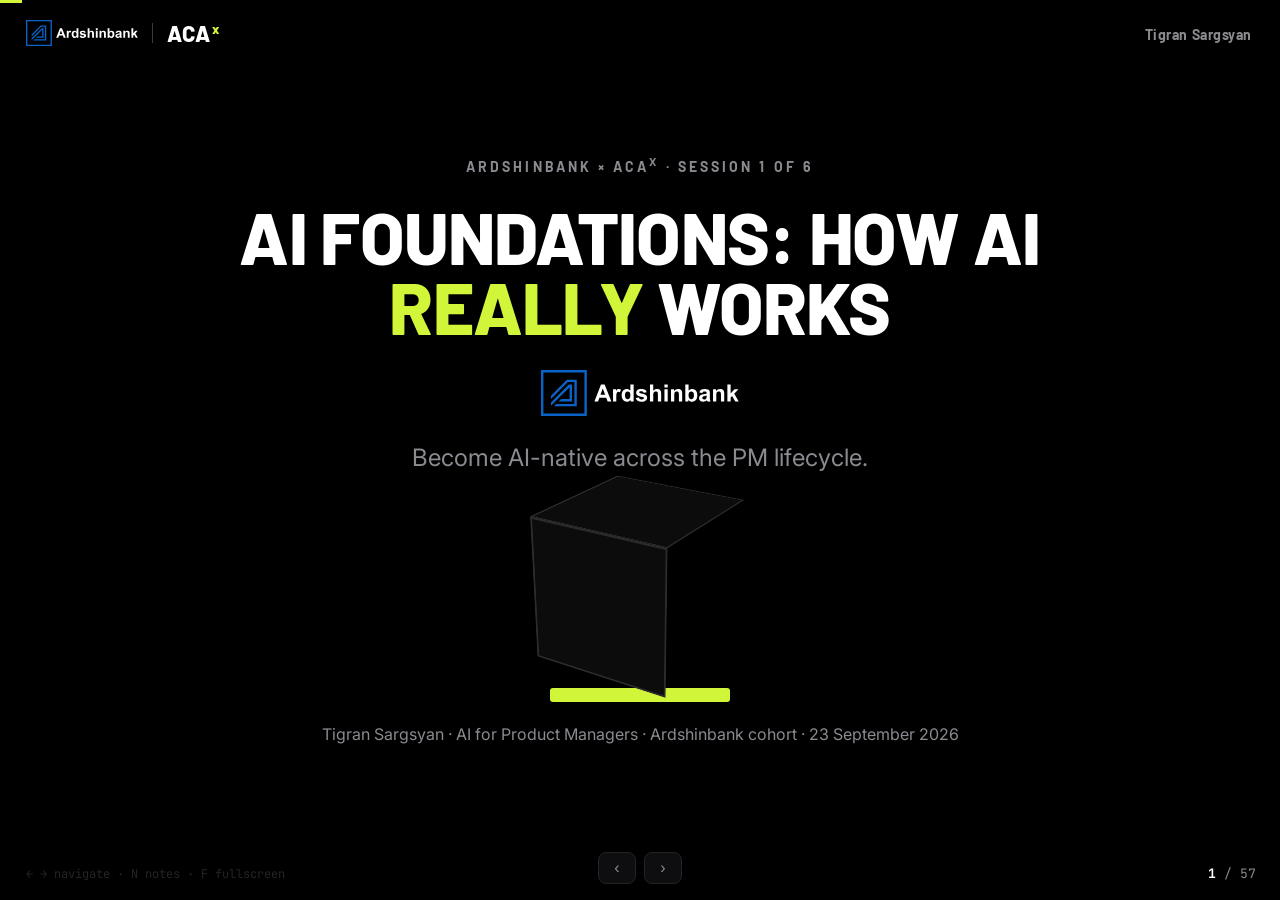
==== index.html @ e0628d51 "Ardshinbank x ACA X, session 1: 57-slide deck Foundations plus the full workspace setup, merged from" ====
<!doctype html><html lang="en"><head>
<meta charset="utf-8"/><meta name="viewport" content="width=device-width, initial-scale=1"/>
<title>Ardshinbank &times; ACA X &middot; Session 1</title>
<link rel="preconnect" href="https://fonts.googleapis.com"><link rel="preconnect" href="https://fonts.gstatic.com" crossorigin>
<link href="https://fonts.googleapis.com/css2?family=Barlow:wght@500;600;700;800;900&family=Inter:wght@400;500;600&family=JetBrains+Mono:wght@400;600&display=swap" rel="stylesheet">
<link rel="stylesheet" href="assets/deck.css"><style>.lockup{position:fixed;top:20px;left:26px;z-index:5;display:flex;align-items:center;gap:14px}.lk-bank{height:26px;width:auto;display:block}.lk-div{width:1px;height:20px;background:#3a3a40}.lk-aca{font-family:var(--h);font-weight:800;font-size:22px;letter-spacing:.02em;text-decoration:none;color:#fff;line-height:1}.lk-aca sup{color:var(--green);font-size:.6em;margin-left:1px}.title-logo{height:46px;width:auto;display:block;margin:0 auto 26px}.fig-amp{margin-top:26px}.fig-amp svg{display:block;width:100%;height:auto;max-height:52vh}.fig{margin-top:22px;border:1px solid #3a3a40;background:#000;padding:18px 16px}.fig svg{display:block;width:100%;height:auto;max-height:52vh}.t-lab{font-family:Barlow,sans-serif;font-weight:800;text-transform:uppercase;letter-spacing:.07em}.t-m{font-family:"JetBrains Mono",monospace}.t-b{font-family:Inter,sans-serif}@keyframes fillw{from{transform:scaleX(.03)}to{transform:scaleX(1)}}.mv-grow{transform-origin:left center;animation:fillw 4.6s cubic-bezier(.77,0,.175,1) infinite alternate}@media(prefers-reduced-motion:reduce){.mv-grow{animation:none;transform:scaleX(1)}}@media print{.lockup{position:absolute}}@media (max-width:640px){.lk-bank{height:20px}.lk-aca{font-size:17px}}</style></head><body>
<div class="lockup"><img src="assets/ardshinbank-logo-dark.svg" alt="Ardshinbank" class="lk-bank"><span class="lk-div"></span><a class="lk-aca" href="#1">ACA<sup>x</sup></a></div>
<div class="progress" id="prog"></div><div class="deck" id="deck"></div>
<div class="nav"><button id="prev">‹</button><button id="next">›</button></div>
<div class="counter"><b id="cur">1</b> / <span id="tot">35</span></div>
<div class="hint">← → navigate · N notes · F fullscreen</div>
<div class="notes" id="notes"><div class="nk">Speaker note</div><div class="nt" id="noteText"></div><div class="vis" id="visText"></div></div>
<script>
const AST = `<svg class="aster" viewBox="0 0 100 100" fill="currentColor"><path d="M45 5h10v28l20-20 7 7-20 20h28v10H62l20 20-7 7-20-20v28H45V62L25 82l-7-7 20-20H10V45h28L18 25l7-7 20 20z"/></svg>`;
const UPARROW = `<svg viewBox="0 0 100 100" width="60" height="60" fill="none" stroke="currentColor" stroke-width="12" stroke-linecap="round" stroke-linejoin="round" style="color:var(--green)"><path d="M50 88V16M22 44 50 16 78 44"/></svg>`;

window.SLIDES = [
{sec:"ARDSHINBANK &times; ACA<sup>x</sup> &middot; SESSION 1 OF 6", title:`AI FOUNDATIONS: HOW AI <span class="g">REALLY</span> WORKS`, center:true,
 body:`<img src="assets/ardshinbank-logo-dark.svg" alt="Ardshinbank" class="title-logo"><div class="sub">Become AI-native across the PM lifecycle.</div>
   <div class="cubebox"><div class="cube"><div class="f top"></div><div class="f left"></div><div class="f front"></div></div></div>
   <div class="tbar" style="margin-left:auto;margin-right:auto"></div>
   <div class="sub" style="font-size:16px">Tigran Sargsyan · AI for Product Managers · Ardshinbank cohort · 23 September 2026</div>`,
 note:"Welcome to the course. Over 6 sessions you go from AI-curious to AI-native, and you'll ship a real product live. Today is the one day we go slow and build the mental model everything else stands on.",
 vis:"Signature neon green cube (dormant) on a dark reflective floor. Recurs in session 6."},

{sec:"OPEN + FRAME", title:`THE PROMISE OF THE <span class="g">COURSE</span>`, center:true,
 body:`<div class="sub" style="font-size:clamp(20px,2.4vw,30px);color:#fff">In 6 sessions you will build a personal AI system, answer real work with AI, and <span class="g">ship a live product.</span></div>
   <div class="rule" style="margin-left:auto;margin-right:auto"></div>
   <div class="sub">Today: the foundation.</div>`,
 note:"Here's where we're going, so today's theory has a purpose. By the end you'll have your own AI setup, you'll run the whole PM lifecycle with AI, and you'll ship something live. Today we make sure you can trust AI in the right places, and never in the wrong ones.",
 vis:"Neon green rule."},

{sec:"OPEN + FRAME", title:`WHAT THIS <span class="g">COURSE</span> IS`,
 body:`<div class="arc" style="justify-content:center"><span class="st">Foundations + workspace</span><span class="ar">→</span><span class="st">Research to spec</span><span class="ar">→</span><span class="st">Data decisions</span><span class="ar">→</span><span class="st">AI features + judge</span><span class="ar">→</span><span class="st">Prototype build</span><span class="ar">→</span><span class="st final">Test, demo, decide</span></div>
   <div class="cap" style="text-align:center;max-width:820px;margin-left:auto;margin-right:auto">6 hands-on sessions. Every session you make something real. By the end you'll have a <b style="color:var(--green)">personal AI system</b>, the <b style="color:var(--green)">judgment</b> to trust AI in the right places, and a <b style="color:var(--green)">live product</b> you shipped.</div>`,
 note:"The whole course on one line. From foundations today, to setting up your AI workspace, then across the PM lifecycle: discovery and specs, data, communication, building AI features, and we end by shipping a real product live. Every session you build something. By the end you have your own AI system, real judgment, and a product with a public URL.",
 vis:"6-step course arc, final node highlighted, plus outcomes."},

{sec:"WHO AM I", title:`WHO <span class="g">AM I</span>`,
 body:`<div style="display:flex;gap:40px;align-items:center;flex-wrap:wrap;margin-top:8px">
   <img src="assets/tigran.jpg" alt="Tigran Sargsyan" style="width:220px;height:220px;object-fit:cover;border-radius:16px;border:2px solid var(--green)">
   <ul class="checklist" style="flex:1;min-width:320px">
   <li>5+ years running product & marketing <b style="color:var(--green)">AI ops at Picsart (~150M users)</b></li>
   <li>Built <b style="color:var(--green)">120+ AI agents</b> and <b style="color:var(--green)">20+ websites & products</b>, shipped in production</li>
   <li>Coached <b style="color:var(--green)">60+ PMs</b> across courses and workshops</li>
   <li>A PM, <b>not an engineer</b>. All of it by directing AI.</li></ul></div>`,
 note:"Quick credibility so you know why to listen. Five-plus years running AI ops at Picsart, a product with around 150 million users. I've built over 120 agents and 20-plus products in production, and coached 60-plus PMs. And I am a product person, not an engineer. Everything you'll see, I do by directing AI. That's the whole promise: so can you.",
 vis:"Headshot + credibility numbers."},

{sec:"HOW WE WORK", title:`HOW WE <span class="g">RUN TONIGHT</span>`,
 body:`<ul class="checklist" style="max-width:820px;margin:0 auto;text-align:left">
     <li><b style="color:var(--green)">Be engaged.</b> This is a working session, not a lecture.</li>
     <li><b style="color:var(--green)">Ask questions</b> any time. Raise a hand, I stop.</li>
     <li><b style="color:var(--green)">Share what you know</b> with each other. Your neighbour is often the fastest answer.</li>
     <li><b style="color:var(--green)">We build something</b> in every session. Hands on keyboard, tonight included.</li></ul>`,
 note:"How tonight works, because the first cohort asked for it. We go one idea at a time: I show it, you try it, we confirm you have it, then we move on. Four rules. Be engaged, this is a working session and not a lecture. Ask questions any time, just raise a hand and I stop. Share what you know with the person next to you, they are often the fastest answer in the room. And every session we build something, tonight included, so keep the laptop open. Fair?",
 vis:"Ground rules: engaged, ask, share, build."},

{sec:"THE SHIFT", center:true, title:`WHY <span class="g">NOW</span>`,
 body:`<div class="num">3</div><div class="cap" style="max-width:760px;margin-left:auto;margin-right:auto">Years for AI to reach ~50% of people. The internet took ~7. The PC took ~15. And ChatGPT alone has <b style="color:var(--green)">~900M weekly users.</b></div><div class="src"><b>Source:</b> CCIA / Stanford AI Index 2026 · OpenAI 2026</div>`,
 note:"Why now, in one number. Generative AI reached half the population in three years, versus seven for the internet and fifteen for the PC. ChatGPT alone has nearly a billion weekly users. Fastest-adopted technology in history. Not a wave you wait out.",
 vis:"Giant 3 + adoption comparison."},

{sec:"THE SHIFT", title:`AND IT ALREADY <span class="g">WORKS</span>`,
 body:`<div class="twobars"><div><div class="bar" style="height:60%">+25%</div><div class="barlabel">faster</div></div><div><div class="bar" style="height:92%">+40%</div><div class="barlabel">higher quality</div></div></div>
   <div class="cap">In a controlled study of 758 professionals, those using AI worked ~25% faster and produced ~40% higher-quality work. It lifts juniors and seniors both.</div><div class="src"><b>Source:</b> Dell'Acqua et al., Harvard / BCG field experiment, 2023</div>`,
 note:"And it is not hype. In a controlled study of 758 professionals, those using AI finished about 25 percent faster and their work was rated 40 percent higher quality. It helps everyone, junior and senior. The catch, which is today's whole point, is knowing where it's strong and where it's not.",
 vis:"Two bars: 25% faster, 40% better."},

{sec:"OPEN + FRAME", center:true, title:`THE <span class="g">THROUGH-LINE</span>`,
 body:`<div class="sub" style="font-size:clamp(22px,2.8vw,36px);color:#fff">AI amplifies <span class="g">who you are.</span></div>
   <div class="sub">A sharp thinker gets sharper. A lazy one just gets louder. It multiplies your thinking, it doesn't replace it.</div>`,
 note:"One belief for the whole course. AI is an amplifier. A sharp thinker gets sharper, a sloppy one just gets louder, faster. So this course makes you a sharper thinker who knows how to plug in. That's it.",
 vis:"Bold type, the course's core belief."},

{sec:"QUICK ASSESSMENT", center:true, title:`FIRST, <span class="g">WHERE ARE YOU?</span>`,
 body:`<div class="rule" style="margin-left:auto;margin-right:auto"></div><div class="sub">Six fast questions. Hands up, or call it out. It shapes how I teach tonight.</div>`,
 note:"No pre-course form, so we run it live in two minutes. Six quick questions, hands up or call it out. This genuinely changes how deep I go tonight and how I pair you up at the tables.",
 vis:"Assessment intro."},

{sec:"QUICK ASSESSMENT · 1", title:`HOW DO YOU USE <span class="g">AI TODAY?</span>`,
 body:`<div class="sub">Hold up 1, 2, or 3 fingers:</div>
   <ul class="poll"><li><span class="n">1</span> Beginner: I chat with ChatGPT/Claude sometimes</li>
   <li><span class="n">2</span> Regular: I use it daily for real work</li>
   <li><span class="n">3</span> Proficient: I build with AI (automations, agents, apps)</li></ul>`,
 note:"First, your AI level. One if you mostly chat with it, two if you use it daily for real work, three if you build with it. This tells me how deep to go.",
 vis:"Poll 1 of 6: AI level."},

{sec:"QUICK ASSESSMENT · 2", title:`WHAT HAVE YOU <span class="g">DONE</span> WITH AI?`,
 body:`<div class="sub">Hands up for any that apply:</div>
   <ul class="poll"><li><span class="n">A</span> Written or analyzed docs / data</li>
   <li><span class="n">B</span> Drafted a PRD, spec, or user stories</li>
   <li><span class="n">C</span> Built an automation, an app, or a custom GPT / agent</li>
   <li><span class="n">D</span> None of these yet</li></ul>`,
 note:"Second, what you've actually done. A for written or analyzed things, B for PM docs like PRDs, C if you've built an automation or agent, D if none yet. No judgment, pure calibration.",
 vis:"Poll 2 of 6: what you've built."},

{sec:"QUICK ASSESSMENT · 3", title:`WHICH TOOLS DO YOU <span class="g">HAVE?</span>`,
 body:`<div class="sub">Hands up for each one you have right now:</div>
   <ul class="poll"><li><span class="n">1</span> ChatGPT / ChatGPT Plus</li>
   <li><span class="n">2</span> Claude / Claude Pro</li>
   <li><span class="n">3</span> Claude Code / Cursor / an AI coding tool</li>
   <li><span class="n">4</span> None yet</li></ul>`,
 note:"Third, what you have access to. This matters because we set up your workspace tonight, after the break, and I need to know who is starting from zero. If you are on 'none yet', we fix that in this room.",
 vis:"Poll 3 of 6: tools you have."},

{sec:"QUICK ASSESSMENT · 4", title:`WHAT'S YOUR <span class="g">ROLE?</span>`,
 body:`<div class="sub">Hold up one number:</div>
   <ul class="poll"><li><span class="n">1</span> PM / PO / BA (junior or senior)</li>
   <li><span class="n">2</span> Project or program manager</li>
   <li><span class="n">3</span> Founder</li>
   <li><span class="n">4</span> From tech, but not a PM (eng, design, marketing)</li></ul>`,
 note:"Fourth, your role, so I pitch examples at the right altitude. One for PM, PO or BA, two for project or program managers, three for founders, four if you're in tech but not a PM. Everyone is welcome.",
 vis:"Poll 4 of 6: role."},

{sec:"QUICK ASSESSMENT · 5", title:`TECHNICAL OR <span class="g">NOT?</span>`,
 body:`<div class="sub">Be honest, it changes nothing about your welcome here:</div>
   <ul class="poll"><li><span class="n">1</span> Technical (I read/write code or data)</li>
   <li><span class="n">2</span> Semi-technical (I read specs/data, not code)</li>
   <li><span class="n">3</span> Non-technical (business, design, marketing)</li></ul>`,
 note:"Fifth, technical or not. Be honest. This whole course is built so non-technical PMs win, so if you're a three, you are exactly who I designed it for.",
 vis:"Poll 5 of 6: background."},

{sec:"QUICK ASSESSMENT · 6", title:`YOUR BIGGEST <span class="g">OUTCOME?</span>`,
 body:`<div class="sub">Pick the ONE you want most. Hold up the number, then say your goal in one line:</div>
   <ul class="poll"><li><span class="n">1</span> Do my PM work faster and better</li>
   <li><span class="n">2</span> Build my own AI system / assistant</li>
   <li><span class="n">3</span> Learn to build and ship products myself</li>
   <li><span class="n">4</span> Build AI features & agents into products</li></ul>`,
 note:"Last one, the important one. What's the single biggest outcome you want? One to work faster, two to build your own AI system, three to build and ship products, four to build AI features into products. Then say your goal in one line. I write these down and shape the course around them.",
 vis:"Poll 6 of 6: outcome + one-line goal, said out loud."},

{sec:"QUICK ASSESSMENT", center:true, title:`NOW, <span class="g">YOUR TEAM</span>`,
 body:`<div class="rule" style="margin-left:auto;margin-right:auto"></div>
   <div class="sub" style="color:#fff">From the hands just now, I pair you by level, at your table.</div>
   <div class="sub">So beginners are not rushed and fast movers are not held back. You work with people at your pace.</div>`,
 note:"One thing the first cohort taught us: a mixed room is hard. Some of you have used Claude for months, some start today. So from your answers just now, I'll put you in small teams by level. Beginners get room to breathe, fast movers get to push. You learn better next to people at your pace.",
 vis:"Team formation by assessed level."},

{sec:"WHAT AI ACTUALLY IS", title:`WHAT IS AI, <span class="g">REALLY?</span>`, center:true,
 body:`<div class="rule"></div><div class="sub">An accurate mental model. No CS degree needed.</div>`,
 note:"No CS degree needed. You need a model of what's happening so your instincts are right. But first, thirty seconds of history, because it reframes everything.",
 vis:"Neon green rule."},

{sec:"A SHORT HISTORY", center:true, title:`CAN MACHINES <span class="g">THINK?</span>`,
 body:`<div class="sub" style="font-size:clamp(19px,2.4vw,30px);color:#fff">1950: Alan Turing asks the founding question.</div>
   <div style="display:flex;gap:16px;justify-content:center;align-items:center;margin:22px 0;flex-wrap:wrap">
     <div style="border:2px solid #2a2f38;border-radius:14px;padding:14px 20px;min-width:150px;background:#0f1114">
       <div style="font:700 11px Barlow;letter-spacing:.16em;color:#8a929e">PLAYER A</div>
       <div style="margin-top:6px;color:#cfd4dc">"Ask me anything."</div></div>
     <div style="font:900 42px Barlow;color:var(--green)">?</div>
     <div style="border:2px solid var(--green);border-radius:14px;padding:14px 20px;min-width:150px;background:#0f1114">
       <div style="font:700 11px Barlow;letter-spacing:.16em;color:var(--green)">PLAYER B</div>
       <div style="margin-top:6px;color:#cfd4dc">"Ask me anything."</div></div></div>
   <div class="cap" style="max-width:780px;margin:0 auto">His test wasn't "is it truly thinking?" It was <b style="color:#fff">"can it convince you it is?"</b> If you can't tell which player is the machine, does the difference still matter?</div>
   <div class="src"><b>1956:</b> the field gets its name at the Dartmouth workshop. John McCarthy coins the term <b style="color:var(--green)">"Artificial Intelligence."</b></div>`,
 note:"AI is not new. In 1950, Alan Turing asked the founding question: can machines think? He turned it into a game. You chat with two hidden players, one human and one machine, and if you genuinely cannot tell which is which, then arguing about whether it really thinks stops mattering. Six years later, in 1956, a summer workshop at Dartmouth gave the field its name. John McCarthy coined the term artificial intelligence. So this idea is seventy-plus years old. What changed recently is not the idea. It is that it finally works.",
 vis:"Imitation Game: two chat panels, human vs machine, a big question mark."},

{sec:"A SHORT HISTORY", title:`NOBODY CAN <span class="g">DEFINE IT</span>`,
 body:`<div class="sub" style="color:#fff">There is still <span class="g">no strict definition</span> of AI.</div>
   <div class="cap" style="max-width:840px;margin:6px auto 18px">Because there is no strict definition of <b style="color:#fff">human intelligence</b> either. We cannot fully pin down thinking, understanding, or consciousness, so "artificial" intelligence inherits the same blur.</div>
   <div style="max-width:760px;margin:0 auto;text-align:left;border-left:3px solid var(--green);padding:12px 18px;background:#0f1114;border-radius:0 12px 12px 0">
     <div style="font:700 11px Barlow;letter-spacing:.16em;color:var(--green);margin-bottom:6px">THE WORKING DEFINITION</div>
     <div style="color:#eef1f5;font-size:18px">A machine doing something we would call <b style="color:var(--green)">intelligent</b> if a human did it.</div></div>
   <div class="src"><b>The AI effect:</b> the moment it works, we stop calling it AI. Chess, spam filters, autocomplete, face unlock, all "just software" now.</div>`,
 note:"Here is something that surprises people. There is still no agreed, strict definition of AI. And the reason is humbling: we do not have a strict definition of human intelligence either. We cannot fully say what thinking or understanding or consciousness actually are, so artificial intelligence borrows the same fuzziness. The working definition everyone uses is simply: a machine doing something we would call intelligent if a person did it. And watch the pattern, the AI effect: the moment something works reliably, we stop calling it AI and call it just software. Chess engines, spam filters, autocomplete, face unlock, all of that was AI until it worked. Keep that in mind every time you hear the word.",
 vis:"The blurry definition + the AI effect list."},

{sec:"A SHORT HISTORY", title:`<span class="g">WINTERS</span> AND SUMMERS`,
 body:`<svg viewBox="0 0 1000 340" style="width:100%;max-width:940px;height:auto;display:block;margin:6px auto 0">
     <rect x="300" y="30" width="85" height="255" fill="#ff5a5a" opacity="0.07"/>
     <rect x="455" y="30" width="80" height="255" fill="#ff5a5a" opacity="0.07"/>
     <line x1="40" y1="285" x2="960" y2="285" stroke="#2a2f38" stroke-width="2"/>
     <polyline points="60,205 130,110 342,240 412,128 495,245 787,155 846,92 905,50" fill="none" stroke="var(--green)" stroke-width="4" stroke-linejoin="round" stroke-linecap="round"/>
     <g fill="var(--green)" stroke="#000" stroke-width="2">
       <circle cx="60" cy="205" r="6"/><circle cx="130" cy="110" r="7"/><circle cx="412" cy="128" r="7"/><circle cx="787" cy="155" r="6"/><circle cx="846" cy="92" r="6"/><circle cx="905" cy="50" r="8"/></g>
     <g fill="#ff7a7a" stroke="#000" stroke-width="2"><circle cx="342" cy="240" r="6"/><circle cx="495" cy="245" r="6"/></g>
     <g font-family="Barlow" font-weight="700" font-size="14" fill="var(--green)" text-anchor="middle">
       <text x="60" y="195" text-anchor="start">1950 Turing</text>
       <text x="130" y="96">1956 named</text>
       <text x="412" y="114">1980s expert systems</text>
       <text x="787" y="140">2012 deep learning</text>
       <text x="846" y="78">2017 transformers</text></g>
     <text x="905" y="38" font-family="Barlow" font-weight="900" font-size="16" fill="#fff" text-anchor="end">2022 ChatGPT</text>
     <g font-family="Barlow" font-weight="800" font-size="13" fill="#ff7a7a" text-anchor="middle" letter-spacing="1">
       <text x="342" y="268">AI WINTER</text><text x="495" y="272">AI WINTER</text></g>
   </svg>
   <div class="cap" style="max-width:840px;margin:14px auto 0">Two full boom-and-bust cycles before it worked. Hype, then disappointment, then funding dries up. We are now in the biggest summer ever, so keep perspective: the tech is real, and some of the hype still is not.</div>`,
 note:"AI did not go straight up. It went through hype cycles we literally call summers and winters. Big optimism after Dartmouth, then the 1970s winter when it did not deliver and funding collapsed. Then the expert-systems boom of the 1980s, then a second winter. It only truly took off around 2012 with deep learning, then transformers in 2017, then ChatGPT in 2022. So two things are true at once: the technology is genuinely real now, and some of the hype you hear will still not pan out. Hold both.",
 vis:"Timeline chart: neon hype curve with two red AI-winter dips, ending at the 2022 ChatGPT peak."},

{sec:"A SHORT HISTORY", title:`CHESS, <span class="g">THEN GO</span>`,
 body:`<div style="display:flex;gap:46px;justify-content:center;align-items:flex-start;margin:6px 0 16px;flex-wrap:wrap">
     <div style="text-align:center">
       <div style="width:150px;height:150px;border:2px solid #2a2f38;border-radius:8px;background-color:#0f1114;background-image:linear-gradient(45deg,#2a2f38 25%,transparent 25%,transparent 75%,#2a2f38 75%),linear-gradient(45deg,#2a2f38 25%,transparent 25%,transparent 75%,#2a2f38 75%);background-size:38px 38px;background-position:0 0,19px 19px"></div>
       <div style="font:800 15px Barlow;color:#fff;margin-top:10px;letter-spacing:.06em">CHESS</div>
       <div class="cap" style="margin-top:2px">1997 · Deep Blue beats Kasparov</div></div>
     <div style="text-align:center">
       <div style="position:relative;width:150px;height:150px;border:2px solid #2a2f38;border-radius:8px;background-color:#0f1114;background-image:linear-gradient(#2a2f38 1px,transparent 1px),linear-gradient(90deg,#2a2f38 1px,transparent 1px);background-size:25px 25px">
         <span style="position:absolute;left:43px;top:43px;width:14px;height:14px;border-radius:50%;background:#fff"></span>
         <span style="position:absolute;left:68px;top:68px;width:14px;height:14px;border-radius:50%;background:var(--green)"></span>
         <span style="position:absolute;left:93px;top:43px;width:14px;height:14px;border-radius:50%;background:#fff"></span></div>
       <div style="font:800 15px Barlow;color:#fff;margin-top:10px;letter-spacing:.06em">GO</div>
       <div class="cap" style="margin-top:2px">2016 · AlphaGo beats Lee Sedol 4-1</div></div></div>
   <div class="cap" style="max-width:840px;margin:0 auto">Go has more legal positions than there are atoms in the universe. Experts said a machine winning was decades away. Then it did. The lesson: AI can be <b style="color:#fff">superhuman at one task and clueless at the next.</b> That gap has a name, the jagged frontier, and it is coming up.</div>`,
 note:"Two milestones make the point. In 1997, IBM's Deep Blue beat world chess champion Garry Kasparov. People said, fine, chess is just brute-force calculation. Then in 2016, DeepMind's AlphaGo beat Lee Sedol at Go, a game with more positions than atoms in the universe, something experts had said was decades off. Here is the lesson that matters for you: a system can be utterly superhuman at one narrow task and completely clueless at the next. That uneven ability is called the jagged frontier, and we will name it in a few slides. It is the single most useful idea for knowing when to trust AI.",
 vis:"Two boards side by side: a chess checkerboard and a Go grid with stones, with the years and champions beaten."},

{sec:"WHAT AI ACTUALLY IS", title:`<span class="g">TWO</span> KINDS OF AI`,
 body:`<div class="cards"><div class="card"><div class="tag">Predictive AI</div><p>Scores, forecasts, classifies. Recommendations, fraud, churn.</p></div>
   <div class="card good"><div class="tag">Generative AI</div><p>Creates text, images, code.</p></div></div>
   <div class="cap">This course = mostly <b>generative + agents.</b></div>`,
 note:"First distinction. Predictive AI has powered products for years: recommendations, fraud detection, churn scores. It predicts a number or a label. Generative AI, the new wave, creates: text, images, code. Most of what you spec as a PM will be generative or agentic. Know the difference so you don't mislabel a feature.",
 vis:"Two-column diagram: Predictive AI vs Generative AI."},

{sec:"WHAT AI ACTUALLY IS", title:`AN LLM PREDICTS THE <span class="g">NEXT WORD</span>`,
 body:`<div class="mono" style="font-size:22px">"The cat sat on the ___"</div>
   <div style="margin-top:16px;display:flex;gap:14px;align-items:flex-end;flex-wrap:wrap">
   <span style="font-family:var(--h);font-weight:900;font-size:44px;color:var(--green)">mat</span>
   <span style="font-family:var(--h);font-weight:800;font-size:30px;color:#cfcfd4">floor</span>
   <span style="font-family:var(--h);font-weight:700;font-size:22px;color:var(--muted)">keyboard</span>
   <span style="font-size:16px;color:var(--line)">banana</span></div>`,
 note:"A large language model does one thing, extremely well: predict the next most likely word, again and again. 'The cat sat on the...' and it weighs mat, floor, keyboard, banana. That simple mechanic, at massive scale, produces everything you've seen. Which leads to the single most important consequence.",
 vis:"Speech bubbles sized by probability, 'mat' biggest in neon green."},

{sec:"WHAT AI ACTUALLY IS", title:`<span class="g">PLAUSIBLE,</span> NOT TRUE`, center:true,
 body:`<div class="sub" style="font-size:clamp(22px,2.6vw,34px);color:#fff">It generates what <span class="g">sounds</span> right.</div>
   <div class="sub">Not necessarily what <span class="g">is</span> right.</div>`,
 note:"It optimizes for plausible. Usually plausible and true overlap. Sometimes they don't, and it will still sound completely confident. Every strength and weakness we'll discuss flows from this one fact.",
 vis:"None. Bold type."},

{sec:"WHAT AI ACTUALLY IS", title:`HOW DID IT <span class="g">LEARN?</span>`,
 body:`<div class="rows">
     <div class="row"><span class="a">1 · Pre-training</span><span class="arw">→</span><span class="b">Reads a huge slice of the internet, books, and code. Learns the patterns of language.</span></div>
     <div class="row"><span class="a">2 · Human feedback</span><span class="arw">→</span><span class="b">People rank its answers. It learns to be helpful, and to sound right.</span></div></div>
   <div class="cap" style="max-width:820px;margin:14px auto 0">This is why it's so fluent, why it inherits human bias, and why it tends to agree with you. It was rewarded for answers people liked.</div>`,
 note:"The question I always get: where does it get all this? Two stages. First, pre-training: it reads an enormous slice of the internet, books, and code, and learns the statistical patterns of language. That's where next-word prediction comes from. Second, human feedback: people rank its answers, and it learns to produce the ones humans prefer. That second stage is why it's so fluent and helpful, and also why it inherits human bias and tends to agree with you. It was literally rewarded for answers people liked. You don't need the math. You need this instinct: it is imitating and pleasing, not looking up truth.",
 vis:"Two-step flow: pre-training on internet-scale text, then human feedback (RLHF)."},

{sec:"WHAT AI ACTUALLY IS", title:`IT CAN NOW <span class="g">REASON</span>`,
 body:`<div class="rows">
     <div class="row"><span class="a">Older models</span><span class="arw">→</span><span class="b">Blurt the answer in a single pass.</span></div>
     <div class="row"><span class="a">Reasoning models</span><span class="arw">→</span><span class="b">Think step by step first, then answer. Far better at logic, math, and code.</span></div></div>
   <div class="cap" style="max-width:820px;margin:14px auto 0">You'll see a "thinking..." moment. It costs more time and tokens, and it's a big reason the jagged frontier keeps moving. It reduces silly mistakes. It does not fully cure hallucination.</div>`,
 note:"One update that matters in 2026. The newest models don't just blurt the most likely next word. They can reason: work through a problem step by step, privately, before answering. You'll literally see a thinking moment. It makes them dramatically better at math, logic, and code, and it's a big reason the jagged frontier keeps shifting outward. The tradeoff is that it's slower and uses more tokens. And to be clear: reasoning reduces dumb mistakes, it does not fully cure hallucination. The same rule holds. Verify anything that matters.",
 vis:"Two paths: older models blurt, reasoning models think step by step first."},

{sec:"WHAT AI ACTUALLY IS", title:`CONTEXT WINDOW = ITS <span class="g">WORKING MEMORY</span>`,
 body:`<div class="sub">What it can see right now. Nothing outside it exists.</div><div class="fig"><svg viewBox="0 0 660 200" role="img" aria-label="Context window drawn to scale: fixed overhead is small but repeats every turn; conversation grows to a compaction threshold."><text font-family="var(--m)" x="20" y="20" fill="var(--muted)" font-size="10" letter-spacing="2">DRAWN TO SCALE · 1,000,000 TOKENS END TO END</text><line x1="20" y1="40" x2="640" y2="40" stroke="var(--line)"/><g stroke="var(--line)"><line x1="20" y1="36" x2="20" y2="45"/><line x1="144" y1="36" x2="144" y2="45"/><line x1="268" y1="36" x2="268" y2="45"/><line x1="392" y1="36" x2="392" y2="45"/><line x1="516" y1="36" x2="516" y2="45"/><line x1="640" y1="36" x2="640" y2="45"/></g><g font-family="var(--m)" font-size="9" fill="var(--muted)"><text x="20" y="32">0</text><text x="144" y="32" text-anchor="middle">200K</text><text x="392" y="32" text-anchor="middle">600K</text><text x="640" y="32" text-anchor="end">1M</text></g><rect x="20" y="60" width="620" height="42" fill="none" stroke="var(--line)"/><rect x="21" y="61" width="12" height="40" fill="var(--muted)"/><rect x="33" y="61" width="7" height="40" fill="var(--line)"/><rect x="40" y="61" width="10" height="40" fill="var(--muted)"/><g class="mv-grow"><rect x="50" y="61" width="480" height="40" fill="var(--green)" opacity=".26"/></g><line x1="530" y1="52" x2="530" y2="110" stroke="var(--green)" stroke-width="1.5"/><text font-family="var(--m)" x="536" y="58" fill="var(--green)" font-size="9">COMPACTION</text><g stroke="var(--line)"><line x1="27" y1="102" x2="27" y2="124"/><line x1="36" y1="102" x2="36" y2="140"/><line x1="200" y1="102" x2="200" y2="124"/></g><g font-family="var(--m)" font-size="9"><text x="33" y="122" fill="var(--muted)">system prompt · fixed</text><text x="42" y="138" fill="var(--muted)">CLAUDE.md · fixed</text><text x="206" y="122" fill="var(--green)">conversation and files · grows every turn</text></g><text font-family="var(--b)" x="20" y="176" fill="var(--white)" font-size="12">The fixed block is small, but you pay for it on every single turn.</text><text font-family="var(--b)" x="20" y="194" fill="var(--muted)" font-size="12">What is not in the window did not happen.</text></svg></div>`,
 note:"Second mechanic: the context window. It's the model's short-term memory, everything you've put in this conversation. It has no memory of you outside it unless you give it. The whole skill of context engineering, which we do next session, is feeding it the right things. Garbage or thin context in, generic out.",
 vis:"Animated figure: the context window drawn to scale, fixed block small but paid every turn."},

{sec:"WHAT AI ACTUALLY IS", title:`<span class="g">TOKENS</span> (WHY IT'S NOT FREE)`,
 body:`<div class="sub">Tokens are the units AI reads and writes. Long chats plus big files mean more tokens: slower, costlier, and it can lose the thread.</div>
   <img class="shot" src="assets/img/s1/tokenizer.png"><div class="shotcap">A tokenizer view showing a sentence split into highlighted token pieces</div>`,
 note:"It reads and writes in tokens, roughly word-pieces. Two practical takeaways: long rambling chats cost more and can make it forget the start, and in this course you have limited Claude Code tokens, so we'll keep prompts tight and purposeful. Precision is a feature, not just a virtue.",
 vis:"Tokenizer view: a sentence split into highlighted token pieces."},

{sec:"WHAT AI ACTUALLY IS", title:`THE <span class="g">AMPLIFICATION,</span> CONCRETELY`,
 body:`<div class="sub">One PM. Many agents. Real products.</div><div class="fig"><svg viewBox="0 0 900 300" role="img" aria-label="One person directs a group of AI agents, which together produce several finished products."><defs><marker id="ah" viewBox="0 0 10 10" refX="9" refY="5" markerWidth="7" markerHeight="7" orient="auto-start-reverse"><path d="M0 0 L10 5 L0 10 z" fill="var(--muted)"/></marker></defs><rect x="16" y="112" width="128" height="76" fill="none" stroke="var(--green)" stroke-width="2"/><text x="80" y="146" text-anchor="middle" fill="var(--green)" font-family="var(--h)" font-weight="900" font-size="30" letter-spacing="1">YOU</text><text x="80" y="170" text-anchor="middle" fill="var(--muted)" font-family="var(--m)" font-size="13">one PM</text><line x1="144" y1="150" x2="214" y2="150" stroke="var(--muted)" stroke-width="2" marker-end="url(#ah)"/><text x="179" y="138" text-anchor="middle" fill="var(--green)" font-family="var(--m)" font-size="13" letter-spacing="2">DIRECT</text><rect x="222" y="34" width="356" height="232" fill="none" stroke="var(--line)"/><text x="238" y="24" fill="var(--muted)" font-family="var(--m)" font-size="13" letter-spacing="2">AGENTS YOU DIRECT</text><rect x="240" y="52" width="150" height="52" fill="var(--surface)" stroke="var(--muted)"/><text x="315" y="85" text-anchor="middle" fill="var(--white)" font-family="var(--h)" font-weight="800" font-size="19" letter-spacing="1">RESEARCH</text><rect x="412" y="52" width="150" height="52" fill="var(--surface)" stroke="var(--muted)"/><text x="487" y="85" text-anchor="middle" fill="var(--white)" font-family="var(--h)" font-weight="800" font-size="19" letter-spacing="1">WRITE</text><rect x="240" y="124" width="150" height="52" fill="var(--surface)" stroke="var(--muted)"/><text x="315" y="157" text-anchor="middle" fill="var(--white)" font-family="var(--h)" font-weight="800" font-size="19" letter-spacing="1">ANALYSE</text><rect x="412" y="124" width="150" height="52" fill="var(--surface)" stroke="var(--muted)"/><text x="487" y="157" text-anchor="middle" fill="var(--white)" font-family="var(--h)" font-weight="800" font-size="19" letter-spacing="1">BUILD</text><rect x="240" y="196" width="150" height="52" fill="var(--surface)" stroke="var(--muted)"/><text x="315" y="229" text-anchor="middle" fill="var(--white)" font-family="var(--h)" font-weight="800" font-size="19" letter-spacing="1">TEST</text><rect x="412" y="196" width="150" height="52" fill="var(--surface)" stroke="var(--muted)"/><text x="487" y="229" text-anchor="middle" fill="var(--white)" font-family="var(--h)" font-weight="800" font-size="19" letter-spacing="1">SHIP</text><line x1="578" y1="150" x2="648" y2="150" stroke="var(--green)" stroke-width="2" marker-end="url(#ah)"/><rect x="656" y="48" width="228" height="56" fill="none" stroke="var(--green)"/><text x="770" y="82" text-anchor="middle" fill="var(--green)" font-family="var(--h)" font-weight="800" font-size="17" letter-spacing=".5">A COMMAND CENTER</text><rect x="656" y="128" width="228" height="56" fill="none" stroke="var(--green)"/><text x="770" y="162" text-anchor="middle" fill="var(--green)" font-family="var(--h)" font-weight="800" font-size="17" letter-spacing=".5">A TREND-TO-VIDEO ENGINE</text><rect x="656" y="208" width="228" height="56" fill="none" stroke="var(--green)"/><text x="770" y="242" text-anchor="middle" fill="var(--green)" font-family="var(--h)" font-weight="800" font-size="17" letter-spacing=".5">A FULL GAME</text><text x="656" y="292" fill="var(--muted)" font-family="var(--b)" font-size="15">No hand-written code.</text></svg></div>`,
 note:"A quick real example. I am a product person, not an engineer. I direct a set of agents, and they build. A command center that runs my work, an engine that turns trends into videos, even a full strategy game. The point is not the projects. The point is that the ceiling moved. That ceiling is what this course raises for you.",
 vis:"Diagram: one PM directs six agents, which produce three finished products."},

{sec:"HOW AI FAILS", title:`WHERE IT <span class="g">BREAKS</span>`, center:true,
 body:`<div class="rule"></div><div class="sub">How AI fails, so you catch it. Three failure modes.</div>`,
 note:"An amplifier with blind spots. If you can't see the blind spots, it amplifies your mistakes too. Three failure modes.",
 vis:"Neon green rule."},

{sec:"HOW AI FAILS", title:`<span class="g">HALLUCINATION</span>`,
 body:`<div class="sub" style="color:#fff">A confident, wrong answer. It's not lying. It's predicting plausible text.</div>
   <img class="shot" src="assets/img/s1/hallucination.png"><div class="shotcap">An AI chat confidently stating a made-up fact or citation, a real hallucination</div>`,
 note:"Hallucination. It will invent a statistic, a citation, a feature, and present it with total confidence, because plausible-sounding is exactly what it's built to produce. Rule for the course: for any fact, number, or claim, you verify or you don't ship it.",
 vis:"Screenshot of a real hallucination."},

{sec:"HOW AI FAILS", title:`BRILLIANT, THEN <span class="g">USELESS</span>`,
 body:`<div class="cards"><div class="card good"><div class="tag">Superhuman</div><p>Wins a gold medal at the Maths Olympiad</p></div>
   <div class="card bad"><div class="tag">Clueless</div><p>Cannot reliably read a clock face</p></div></div>
   <div class="cap" style="max-width:820px;margin:12px auto 0">Same model, same day. It can write a strong credit-policy summary, then miscount a month of transactions. <b style="color:var(--green)">It will not warn you which one you are getting.</b></div>
   <div class="src"><b>Source:</b> Stanford AI Index 2026</div>`,
 note:"What it can do is not a smooth line. The same model wins a maths olympiad and then cannot read a clock face. In your work it might write a strong credit-policy summary, then miscount a month of transactions. It will not warn you which one you are getting. Finding that edge for your own tasks is a real skill, and you build it all course.",
 vis:"Two cards: brilliant on one task, useless on the next."},

{sec:"HOW AI FAILS", title:`BIAS AND THE <span class="g">CONFIDENCE TRAP</span>`, center:true,
 body:`<div class="sub" style="font-size:clamp(20px,2.4vw,30px);color:#fff">It mirrors its training data, and your prompt.</div>
   <div class="sub">The danger isn't wrongness. It's <span class="g">fluent</span> wrongness.</div>`,
 note:"It reflects patterns and biases in its data, and it'll happily agree with a leading question. The real trap for a PM isn't that it's sometimes wrong, it's that it's wrong beautifully, in fluent, structured prose that feels authoritative. Fluency is not accuracy. Keep your skepticism.",
 vis:"None. Bold type."},

{sec:"HOW AI FAILS", title:`THIS IS WHY <span class="g">YOU MATTER</span>`, center:true,
 body:`<div class="rule" style="margin-left:auto;margin-right:auto"></div>
   <div class="sub" style="font-size:clamp(20px,2.4vw,30px);color:#fff">The blind spots are exactly why judgment is the job.</div>
   <div class="sub">AI does the volume. You do the verdict.</div>`,
 note:"Here's the optimistic flip. Every failure mode is a place where a thinking human is required. AI gives you volume and speed. You give the verdict: is this right, does it fit our users, should we ship it. That verdict is what you're paid for, and it's about to matter more, not less.",
 vis:"Neon green rule."},

{sec:"BREAK", title:`<span class="g">BREAK</span> · 8 MIN`, center:true,
 body:`<div class="num small">8</div><div class="cap">Minutes. Back in ~8 min.</div>`,
 note:"Eight minutes. When we're back: the myths worth dropping, and where this is all heading.",
 vis:"Break timer. Back in ~8 min."},

{sec:"MYTHS + WHERE IT'S HEADING", title:`MYTHS VS <span class="g">REALITY</span>`, center:true,
 body:`<div class="rule"></div><div class="sub">What to stop believing.</div>`,
 note:"Quick myth-busting, because the wrong beliefs quietly cap how you use it.",
 vis:"Neon green rule."},

{sec:"MYTHS + WHERE IT'S HEADING", title:`THREE <span class="g">MYTHS</span>`,
 body:`<div class="rows">
   <div class="row"><span class="a">"AI will replace me"</span><span class="arw">→</span><span class="b">replaces <b>tasks</b>, not people</span></div>
   <div class="row"><span class="a">"AI is always right"</span><span class="arw">→</span><span class="b">confident, <b>often wrong</b></span></div>
   <div class="row"><span class="a">"AI is only for engineers"</span><span class="arw">→</span><span class="b">for <b>anyone who thinks</b></span></div></div>`,
 note:"It replaces tasks, not roles, and the PMs who deliberately hand tasks to AI get more done. It's not always right, you know that now. And it is not just for engineers, it rewards clear thinking and clear writing, which is literally the PM job.",
 vis:"Two-column table, neon green arrows."},

{sec:"MYTHS + WHERE IT'S HEADING", title:`AGENTS: FROM ANSWERING TO <span class="g">DOING</span>`,
 body:`<div class="sub">A chatbot answers. An agent <span class="g">acts</span>: it uses tools, runs steps, and finishes multi-step work. This is where the work is heading.</div>
   <img class="shot" src="assets/img/s1/agent-workflow.png"><div class="shotcap">A real agent workflow (an n8n graph or Claude Code invoking tools) branching into tool steps</div>`,
 note:"One word you'll hear all course: agents. A chatbot answers you. An agent acts, it can use tools, browse, run steps, and finish a task while you watch. That's the shift from AI helps me to AI does this for me. We build one in Session 6.",
 vis:"Screenshot of a real agent workflow branching into tool steps."},

{sec:"SET UP YOUR WORKSPACE", title:`YOUR <span class="g">WORKSPACE</span>`, center:true,
 body:`<div class="rule" style="margin-left:auto;margin-right:auto"></div>
   <div class="sub">Accounts. IDE. Claude. Claude Code. Everyone to the same green line.</div>`,
 note:"First block is pure setup. The goal is simple: get every person in this room to the same green line, an IDE open, Claude ready, and Claude Code running one command. If something breaks, raise a hand and we pair you up. Nobody leaves this block stuck.",
 vis:"Section divider."},

{sec:"SET UP YOUR WORKSPACE", title:`THE STACK YOU ARE <span class="g">BUILDING</span>`,
 body:`<div class="blocks">
   <div class="block"><div class="bl">Claude</div><p>Chat and Projects. Where you think and ask.</p></div>
   <div class="block"><div class="bl">Claude Code</div><p>The terminal operator. Reads and writes real files.</p></div>
   <div class="block"><div class="bl">AI IDE</div><p>VS Code or Cursor. Where your project lives.</p></div>
   <div class="block"><div class="bl">Node</div><p>The plumbing that installs Claude Code.</p></div></div>`,
 note:"Four pieces. Claude in the browser is where you think and ask. Claude Code is the same intelligence in your terminal, and it can read and write real files on your machine, which is what today is about. The IDE is your workshop, it holds your project folder. Node is just the plumbing that lets Claude Code install. You may also use ChatGPT or Gemini, and I will point out where they fit, but Claude Code is our home base tonight.",
 vis:"Four neon-edged tiles: Claude, Claude Code, IDE, Node."},

{sec:"SET UP YOUR WORKSPACE", title:`CLAUDE CODE IS THE <span class="g">OPERATOR</span>`,
 body:`<div class="sub">Not a chatbot that answers. An operator that acts.</div>
   <div class="rows">
   <div class="row"><span class="a">Reads your files</span><span class="arw">&rarr;</span><span class="b">proposes a change</span></div>
   <div class="row"><span class="a">Runs the step</span><span class="arw">&rarr;</span><span class="b">checks the result, repeats</span></div></div>
   <div class="cap" style="max-width:820px;margin:14px auto 0">The loop from Session 1: <b style="color:var(--green)">read the context, act, check, repeat.</b> You approve each step. That is the whole tool.</div>`,
 note:"One idea before we install it. Claude Code is not a chatbot that answers you, it is an operator that acts. It reads your files, proposes a change, runs the step, checks the result, and repeats until the task is done, and you approve each step along the way. You saw me run this loop last session. Tonight you run it yourself. Read, act, check, repeat. That is the whole tool.",
 vis:"The operator loop: read, act, check, repeat."},

{sec:"SET UP YOUR WORKSPACE · task", title:`TASK 1 · GET TO <span class="g">GREEN</span>`,
 body:`<span class="turn">Your turn · 3 min</span>
   <div class="mono"><ol class="steps2">
   <li>Sign in at <span class="c">claude.ai</span>, or open the Claude desktop app.</li>
   <li>Send one message: <span class="c">"Reply with OK if you can read this."</span></li>
   <li>See the reply. Your account is live.</li></ol></div>`,
 note:"Task one, quick. Sign in, send one throwaway message, see it reply. That confirms your account. If you have no account yet, buddy up with your neighbor while yours sets up. Thumbs up when you see OK.",
 vis:"Mono task block, your-turn label."},

{sec:"SET UP YOUR WORKSPACE · task", title:`TASK 2 · OPEN YOUR <span class="g">IDE</span>`,
 body:`<span class="turn">Your turn · 5 min</span>
   <div class="mono"><ol class="steps2">
   <li>Install <span class="c">VS Code</span> or <span class="c">Cursor</span> if you have not.</li>
   <li>File &rarr; Open Folder &rarr; make a new folder <span class="c">ai-pm-course</span>.</li>
   <li>Open the built-in terminal: View &rarr; Terminal.</li></ol></div>
   <img class="shot" src="assets/img/s2/vscode-terminal.png"><div class="shotcap">VS Code with the ai-pm-course folder open and the terminal panel</div>`,
 note:"Task two. Open your IDE with one project folder called ai-pm-course. This is your home for the whole course. Then open the built-in terminal, that bottom panel, because that is where Claude Code will live. VS Code and Cursor are almost identical here, pick either. Green check when your terminal is open.",
 vis:"Screenshot: VS Code with ai-pm-course folder and the terminal panel."},

{sec:"SET UP YOUR WORKSPACE · task", title:`TASK 3 · FIRST <span class="g">CLAUDE CODE</span> RUN`,
 body:`<span class="turn">Your turn · 6 min · token-light</span>
   <div class="mono"><ol class="steps2">
   <li>In the terminal: <span class="c">npm install -g @anthropic-ai/claude-code</span></li>
   <li>Run <span class="c">claude</span> and log in when prompted.</li>
   <li>One small command: <span class="c">"Create notes.md with the heading: My AI PM workspace."</span></li></ol></div>
   <img class="shot" src="assets/img/s2/claude-code-file.png"><div class="shotcap">Claude Code creating a real file on your machine</div>`,
 note:"Task three, your first time driving Claude Code. Install it with that one npm line, run claude, and log in. Then give it one tiny command, create a small file. Notice two things. It made a real file on your machine, and it cost almost nothing because the command was small. That is the operator loop you just met, working for you.",
 vis:"Screenshot: Claude Code creating a real file."},

{sec:"SET UP YOUR WORKSPACE · checkpoint", title:`CHECKPOINT · <span class="g">EVERYONE GREEN</span>`,
 body:`<ul class="checklist"><li>IDE open with your folder</li><li>Claude replies</li><li>Claude Code made a file</li></ul>
   <div class="sub">Stuck on any one? Pair up now. Nobody moves on stuck.</div>`,
 note:"Stop and level the room. You should have three greens: your IDE open with the folder, Claude replying, and one file made by Claude Code. If any is red, raise a hand and we pair you right now. If the Claude Code install fought you, we fix it at the break, and you can still follow along in the browser. Nobody moves on stuck.",
 vis:"Three-green checkpoint, no graphic."},

{sec:"SET UP YOUR WORKSPACE · task", title:`TASK 4 &middot; <span class="g">CREATE A GITHUB ACCOUNT</span>`,
 body:`<div class="sub">GitHub is where your work lives. A project folder that remembers everything.</div>
   <div class="two" style="display:grid;grid-template-columns:1fr 1fr;gap:28px;margin-top:20px">
     <div><div class="tag">Why you need it</div>
       <ul class="checklist">
         <li>Every change is <b style="color:var(--green)">recorded</b>, with who and when. An audit trail, for free.</li>
         <li>You can <b style="color:var(--green)">go back</b> to any earlier version. Nothing is lost.</li>
         <li>Claude Code works inside it, so <b style="color:var(--green)">what the AI changes is visible</b>, not hidden.</li>
         <li>It is how you will share and ship your work from session 2 on.</li></ul></div>
     <div><div class="tag">Do it now &middot; 4 min</div>
       <div class="mono" style="margin-top:10px">1  Go to <b style="color:var(--green)">github.com/signup</b>

2  Use a personal email, not a work one.

3  Pick any username. It is public.

4  Verify the email, then hand up when you are in.</div></div></div>
   <div class="cap" style="max-width:860px;margin:16px auto 0;text-align:center">Free. No card. You do not need to write code to use it.</div>`,
 note:"Last setup step, and for a bank it is the one that matters. GitHub is a project folder that remembers. Every change is recorded with who made it and when, so you get an audit trail without doing anything extra. You can roll back to any earlier version, so nothing is ever lost. And because Claude Code works inside it, every edit the AI makes is visible rather than hidden. That is the argument for using it here. So do it now, four minutes. Go to github dot com slash signup, use a personal email and not your work one, pick any username because it is public, verify the email, then hand up when you are in. It is free and it needs no card. Walk the room and check everyone is through before moving on."},

{sec:"CLAUDE.MD + CONTEXT", title:`A NEW HIRE WITH <span class="g">NO ONBOARDING</span>`, center:true,
 body:`<div class="sub" style="font-size:clamp(20px,2.4vw,30px);color:#fff">A blank Claude Code is a sharp new hire on day one.</div>
   <div class="sub">It knows a lot in general, and nothing about your bank, your product, or your rules. The fix is one file.</div>`,
 note:"Now the thing that makes the operator actually useful. A blank Claude Code is like a sharp new hire on their first morning. Brilliant in general, but it knows nothing about your bank, your product, your backlog, or the lines it must never cross. You would not let a new hire touch customer data with no onboarding. Same here. The fix is one plain file.",
 vis:"Hook for CLAUDE.md: the un-onboarded new hire."},

{sec:"CLAUDE.MD + CONTEXT", title:`CLAUDE.md · THE <span class="g">RULES</span>`,
 body:`<div class="sub">A plain Markdown file at the top of a project. Claude Code reads it every time, automatically.</div>
   <ul class="checklist"><li>What this project is</li><li>How to run it</li><li>The conventions to follow</li><li>The safety lines it must not cross</li></ul>
   <div class="cap" style="max-width:840px;margin:12px auto 0">At a bank: <b>"This is the cards backlog. Never paste real card or KYC data. Keep answers short and cite the source."</b> Good CLAUDE.md, good behavior. Thin or missing, generic behavior.</div>`,
 note:"CLAUDE.md is the onboarding doc you give the project. A plain Markdown file at the top of the folder, and Claude Code reads it automatically every single time, you never have to remind it. It says what the project is, how to run it, the conventions, and the safety lines. In a bank that last part matters most: never paste real card or KYC data, keep it short, cite the source. A good CLAUDE.md gives you good behavior. A thin or missing one gives you generic behavior. This file is where your judgment lives.",
 vis:"CLAUDE.md contents: what, how, conventions, safety lines, with a banking example."},

{sec:"CLAUDE.MD + CONTEXT · task", title:`TRY IT · YOUR FIRST <span class="g">CLAUDE.md</span>`,
 body:`<span class="turn">Your turn · 5 min</span>
   <div class="mono"><ol class="steps2">
   <li>In your <span class="c">ai-pm-course</span> folder, tell Claude Code:<br><span class="c">"Create a CLAUDE.md. This folder is my AI-for-PM course workspace. I am a PM at a bank. Keep answers short. Never invent facts. Never use real customer data."</span></li>
   <li>Then ask: <span class="c">"What is this project?"</span></li>
   <li>Watch it answer from the file you just wrote.</li></ol></div>`,
 note:"Try it, five minutes. Ask Claude Code to create a CLAUDE.md for your course folder with a few lines about who you are and your red-lines from last session. Then ask it, what is this project, and watch it answer using the file you just wrote, not a guess. You just onboarded your workspace. From now on it starts every task already knowing this.",
 vis:"Mono task block: write and read back your first CLAUDE.md."},

{sec:"WHERE IT ALL LIVES", title:`TWO HOMES · <span class="g">GLOBAL VS PROJECT</span>`,
 body:`<div class="blocks">
   <div class="block"><div class="bl">Global</div><p><span class="c" style="font-family:var(--m)">~/.claude/</span> Loads in every project. Your defaults: your voice, your always-on rules.</p></div>
   <div class="block"><div class="bl">Project</div><p><span class="c" style="font-family:var(--m)">.claude/</span> in the folder. Loads only here. Travels with the repo when you share it.</p></div></div>
   <div class="cap" style="max-width:840px;margin:12px auto 0">Skills, CLAUDE.md rules, and hooks can each sit in either home. Same file, different reach.</div>`,
 note:"Two homes. Global is a folder called dot-claude in your home directory, and anything there loads in every project you open. That is where your defaults go, your writing voice, your always-verify rule. Project is a dot-claude folder inside one project, and it loads only in that project, and it travels with the repo if you share it with your team. Skills, rules, and hooks can each live in either home. Same file, the only difference is reach.",
 vis:"Two tiles: global (~/.claude, everywhere) and project (.claude, here only)."},

{sec:"WHERE IT ALL LIVES", title:`WHICH GOES <span class="g">WHERE</span>`,
 body:`<div class="rows">
   <div class="row"><span class="a">Personal, always true</span><span class="arw">&rarr;</span><span class="b"><b>global</b> · your writing voice, your verify-facts rule</span></div>
   <div class="row"><span class="a">Product or team specific</span><span class="arw">&rarr;</span><span class="b"><b>project</b> · a payments compliance check, this repo's build steps</span></div></div>
   <div class="cap" style="max-width:840px;margin:14px auto 0">Rule of thumb: if it should follow <b>you</b> everywhere, global. If it belongs to one product or one team, project.</div>`,
 note:"So which goes where. If it is personal and always true, put it global, your writing voice, your rule to verify facts, the way you like updates formatted. If it belongs to one product or one team, put it in the project, a compliance check for a payments backlog, the build steps for one repo, a rule your whole squad shares. The test is simple: should this follow you everywhere, or does it belong to one place. Follow you, global. Belongs to a place, project.",
 vis:"Two-row rule: personal to global, product or team to project."},

{sec:"MYTHS + WHERE IT'S HEADING", title:`WHAT AN <span class="g">AI-NATIVE PM</span> LOOKS LIKE`, center:true,
 body:`<div class="sub" style="font-size:clamp(20px,2.4vw,30px);color:#fff">Not "a PM who uses ChatGPT."</div>
   <div class="sub">A PM with a personal AI system, sharp judgment, and the ability to <span class="g">build.</span></div>`,
 note:"So what's the target? Not someone who occasionally asks ChatGPT a question. Someone with a system: their own setup, their own prompts and agents, the judgment to trust it correctly, and enough building ability to make real things. That's who walks out of Session 8.",
 vis:"None. Bold type."},

{sec:"WORKING SAFELY", title:`YOUR DATA <span class="g">RED-LINES</span>`,
 body:`<div class="rule"></div>
   <div class="sub">A public AI tool may keep what you type. In a bank, that is the whole risk.</div><div class="two" style="display:grid;grid-template-columns:1fr 1fr;gap:26px;margin-top:20px"><div><div class="tag">Never paste</div><ul class="checklist"><li>Customer names, account, card or transaction data</li><li>Passport and ID scans, KYC and AML documents</li><li>Internal risk, credit or pricing models</li><li>Regulatory filings under embargo</li><li>Credentials, passwords, API keys</li></ul></div><div><div class="tag">Safe to use</div><ul class="checklist"><li>Invented examples and synthetic data</li><li>Public documents and published figures</li><li>Your own wording and your own drafts</li><li>Anything with every identifier removed</li></ul></div></div><div class="cap" style="max-width:860px;margin:18px auto 0;text-align:center">One question before you paste: <b style="color:var(--green)">could this identify a real person?</b> If it could, invent it instead.</div>`,
 note:"One safety rule, and in a banking room it is the rule. A public AI tool may store and reuse what you paste. Left column, never: customer names, account, card or transaction data, passport and KYC files, internal risk or credit models, anything under embargo, any credential. Right column, safe: invented examples, public documents, your own wording, anything with every identifier stripped out. And one question before you paste anything. Could this identify a real person? If it could, invent it instead. That is why every case in this course is invented.",
 vis:"Two columns, never versus safe, with the one question underneath."},

{sec:"WORKING SAFELY", title:`<span class="g">SAFE</span> BY DEFAULT`,
 body:`<ul class="checklist"><li>Anonymize: strip names and specifics before pasting</li><li>Use enterprise or private modes for work data</li><li>Keep personal experiments separate from real work data</li></ul>`,
 note:"Practical habits: strip names and specifics before pasting, use enterprise or private modes when your company provides them, and keep a clean line between personal experiments and real work data. Do this from day one and it becomes automatic.",
 vis:"None."},

{sec:"RECAP + HOMEWORK", title:`THE THREE THAT <span class="g">MATTER</span>`, center:true,
 body:`<div style="max-width:660px;margin:0 auto;text-align:left"><ul class="recaplist">
   <li><span class="n">1</span><span>It predicts plausible text. Verify facts.</span></li>
   <li><span class="n">2</span><span>The frontier is jagged. Know the edge.</span></li>
   <li><span class="n">3</span><span>AI amplifies who you are. Bring judgment.</span></li></ul></div>`,
 note:"Three to keep. It predicts plausible text, so verify. Its ability is jagged, so learn the edge. And it amplifies who you are, so bring your thinking. Everything else this course is built on these.",
 vis:"Big neon green numerals 1 to 3."},

{sec:"RECAP + HOMEWORK", title:`BEFORE <span class="g">SESSION 2</span>`,
 body:`<div class="mono">Before Session 2:<ol class="steps2"><li><b style="color:var(--green)">The only must:</b> take one PM task you repeat every week and run it through Claude, with an invented example. Write down what you had to correct.</li></ol></div><div class="cap" style="max-width:760px;margin:12px auto 0;text-align:center">Your workspace is already installed. Bring the laptop you set up tonight, and one unresolved question.</div>`,
 note:"Homework is one thing, on purpose. Take one task you repeat every week, run it through Claude with an invented example, and write down what you had to correct. That correction is the lesson. Your workspace is already installed tonight, so just bring the same laptop and one question you could not resolve.",
 vis:"Mono checklist, neon green checks."},

{sec:"CLOSE", title:`NEXT TIME: <span class="g">SESSION 2</span>`, center:true,
 body:`<div class="rule" style="margin-left:auto;margin-right:auto"></div>
   <div class="sub" style="color:#fff;font-size:clamp(20px,2.4vw,30px)">Your first skill. One automation. Research turned into a spec.</div>
   
   <div class="sub" style="color:var(--green);font-weight:800;margin-top:22px">Bring the laptop you set up tonight.</div>
   <div class="cap" style="margin-top:14px">Take home: <a href="assets/resource-pack.pdf" target="_blank" rel="noopener" style="color:var(--green);text-decoration:underline">the Field Kit (PDF)</a>.</div>
   <div class="cubebox"><div class="cube"><div class="f top"></div><div class="f left"></div><div class="f front"></div></div></div>`,
 note:"Tonight was the map and the vehicle. Next time we drive it. You build your first skill, wire one small automation, and turn research into a spec. One thing to remember: bring the laptop you set up tonight. The Field Kit PDF is yours to take home, skim it if you have ten minutes. See you then.",
 vis:"Neon green rule + setup checklist + faint cube motif."}
];
</script>
<script src="assets/deck.js"></script></body></html>
---- assets/deck.css ----
/* ACA X deck engine - shared styles for the webinar + all 8 session decks */
:root{
  --ink:#000000; --surface:#0e0e10; --line:#242426;
  --green:#d0f539; --white:#ffffff; --muted:#8a8a90;
  --h: 'Barlow', system-ui, 'Arial Narrow', sans-serif;
  --b: 'Inter', system-ui, sans-serif;
  --m: 'JetBrains Mono', ui-monospace, monospace;
}
*{box-sizing:border-box;margin:0;padding:0}
html,body{height:100%}
body{background:var(--ink);color:var(--white);font-family:var(--b);overflow:hidden}
.deck{position:fixed;inset:0}
.slide{position:absolute;inset:0;display:flex;align-items:center;padding:6vh 8vw;
  opacity:0;visibility:hidden;transform:translateY(14px);transition:opacity .5s ease, transform .5s ease}
.slide.active{opacity:1;visibility:visible;transform:none}
.slide.center{justify-content:center;text-align:center}
.wrap{width:100%;max-width:1180px}
.slide.center .wrap{max-width:1000px}
.kicker{font-family:var(--h);font-weight:700;font-size:14px;letter-spacing:.22em;text-transform:uppercase;color:var(--muted);margin-bottom:26px}
.kicker b{color:var(--green);font-weight:700}
h1.title{font-family:var(--h);font-weight:800;text-transform:uppercase;font-size:clamp(34px,5.6vw,84px);line-height:.98;letter-spacing:-.01em}
.title .g{color:var(--green)}
.sub{font-size:clamp(17px,2vw,24px);color:var(--muted);margin-top:22px;max-width:820px;line-height:1.35}
.slide.center .sub{margin-left:auto;margin-right:auto}
.body{margin-top:28px;font-size:clamp(16px,1.5vw,20px);line-height:1.5}
.rule{width:72px;height:8px;background:var(--green);border-radius:2px;margin:26px 0}
.slide.center .rule{margin-left:auto;margin-right:auto}
.num{font-family:var(--h);font-weight:900;color:var(--green);font-size:clamp(90px,20vw,260px);line-height:.85;letter-spacing:-.03em}
.num.small{font-size:clamp(70px,12vw,150px)}
.cap{font-size:clamp(16px,1.6vw,22px);color:var(--muted);margin-top:12px;max-width:780px;line-height:1.4}
.cap b{color:#fff}
.src{font-size:12px;color:var(--line);margin-top:18px;letter-spacing:.04em;text-transform:uppercase}
.src b{color:var(--muted)}
.blocks{display:grid;grid-template-columns:repeat(2,1fr);gap:16px;margin-top:8px}
.block{border:1px solid var(--line);border-left:4px solid var(--green);border-radius:12px;padding:20px 22px;background:linear-gradient(180deg,rgba(208,245,57,.03),transparent)}
.block .bl{font-family:var(--h);font-weight:800;text-transform:uppercase;color:var(--green);font-size:22px;letter-spacing:.02em}
.block p{color:var(--muted);margin-top:6px;font-size:16px}
.cards{display:grid;grid-template-columns:1fr 1fr;gap:18px;margin-top:6px}
.card{border:1px solid var(--line);border-radius:12px;padding:22px;background:var(--surface)}
.card.bad{opacity:.6}
.card.good{border-color:var(--green);box-shadow:0 0 0 1px rgba(208,245,57,.25)}
.card .tag{font-family:var(--h);font-weight:800;letter-spacing:.12em;text-transform:uppercase;font-size:13px;margin-bottom:10px}
.card.bad .tag{color:var(--muted)} .card.good .tag{color:var(--green)}
.card p{font-size:17px;line-height:1.45}
.rows{margin-top:6px;border-top:1px solid var(--line)}
.row{display:grid;grid-template-columns:1fr auto 1fr;gap:20px;align-items:center;padding:18px 0;border-bottom:1px solid var(--line);font-size:clamp(16px,1.7vw,21px)}
.row .a{color:var(--muted)} .row .arw{color:var(--green);font-family:var(--h);font-weight:800}
.row .b{font-weight:600} .row .b b{color:var(--green)}
.turn{display:inline-block;font-family:var(--h);font-weight:800;letter-spacing:.14em;text-transform:uppercase;color:var(--ink);background:var(--green);padding:6px 12px;border-radius:6px;font-size:13px;margin-bottom:18px}
.mono{font-family:var(--m);font-size:clamp(15px,1.5vw,18px);line-height:1.6;background:var(--surface);border:1px solid var(--line);border-left:4px solid var(--green);border-radius:10px;padding:20px 22px;color:#e9e9ee}
.mono .c{color:var(--green)}
ol.steps2{margin:0 0 0 20px;font-size:clamp(16px,1.6vw,20px);line-height:1.7}
ol.steps2 li{margin:4px 0}
.ph{margin-top:8px;border:1.5px dashed rgba(208,245,57,.5);border-radius:12px;background:repeating-linear-gradient(45deg,rgba(208,245,57,.03),rgba(208,245,57,.03) 12px,transparent 12px,transparent 24px);min-height:34vh;display:flex;align-items:center;justify-content:center;text-align:center;padding:28px}
.ph .pl{max-width:640px}
.ph .pk{font-family:var(--h);font-weight:800;letter-spacing:.14em;text-transform:uppercase;color:var(--green);font-size:13px;margin-bottom:8px}
.ph .pt{color:var(--muted);font-size:16px;line-height:1.45}
.checklist,.recaplist{list-style:none;margin-top:6px;font-size:clamp(17px,1.8vw,23px);line-height:1.9}
.checklist li:before{content:"›";color:var(--green);font-family:var(--h);font-weight:800;margin-right:14px}
.recaplist li{display:flex;gap:18px;align-items:baseline;margin:6px 0}
.recaplist .n{font-family:var(--h);font-weight:900;color:var(--green);font-size:34px;line-height:1;min-width:42px}
.poll{list-style:none;margin-top:10px;font-size:clamp(18px,2vw,26px);line-height:2}
.poll .n{font-family:var(--h);font-weight:900;color:var(--green);margin-right:14px}
.arc{display:flex;flex-wrap:wrap;gap:10px;align-items:center;margin-top:10px}
.arc .st{border:1px solid var(--line);border-radius:999px;padding:10px 16px;font-size:14px;color:var(--muted);white-space:nowrap}
.arc .st.final{border-color:var(--green);color:var(--green);font-weight:700}
.arc .ar{color:var(--green);font-weight:800}
.lifecycle{display:flex;flex-wrap:wrap;gap:12px;margin-top:14px;font-family:var(--h);font-weight:800;text-transform:uppercase;font-size:clamp(16px,2.2vw,30px)}
.lifecycle .n{color:var(--green)}
.aster{display:inline-block;width:56px;height:56px;color:var(--green)}
.bignum-wrap{display:flex;gap:36px;align-items:center;flex-wrap:wrap}
.twobars{display:flex;gap:26px;align-items:flex-end;height:34vh;margin-top:10px}
.bar{width:120px;background:var(--green);border-radius:6px 6px 0 0;display:flex;align-items:flex-start;justify-content:center;padding-top:10px;color:var(--ink);font-family:var(--h);font-weight:900;font-size:26px}
.bar.small{opacity:.45}
.barlabel{color:var(--muted);font-size:13px;text-align:center;margin-top:8px}
.cubebox{margin-top:20px;display:flex;justify-content:center;perspective:900px}
.slide.center .cubebox{margin-top:30px}
.cube{width:150px;height:150px;transform-style:preserve-3d;transform:rotateX(-24deg) rotateY(-32deg);position:relative}
.cube .f{position:absolute;width:150px;height:150px;border:2px solid #2c2c2e;background:#0c0c0d}
.cube .top{transform:rotateX(90deg) translateZ(75px)}
.cube .left{transform:rotateY(-90deg) translateZ(75px)}
.cube .front{transform:translateZ(75px)}
.cube.lit .f{border-color:var(--green);background:rgba(208,245,57,.08);box-shadow:0 0 26px rgba(208,245,57,.55),inset 0 0 30px rgba(208,245,57,.25)}
.cube.lit{animation:flick 2.6s ease-in-out infinite}
@keyframes flick{0%,100%{filter:brightness(1)}50%{filter:brightness(1.25)}}
.tbar{width:180px;height:14px;background:var(--green);border-radius:3px;margin-top:34px}
.logo{position:fixed;top:22px;left:26px;font-family:var(--h);font-weight:800;font-size:26px;letter-spacing:.02em;z-index:5;text-decoration:none;color:#fff}
.by{position:fixed;top:26px;right:28px;font-family:var(--h);font-weight:700;font-size:14px;letter-spacing:.04em;color:var(--muted);z-index:5}
.shot{width:100%;max-height:54vh;object-fit:contain;border:1px solid var(--line);border-radius:12px;display:block;margin-top:8px;background:#0e0e10}
.shotcap{color:var(--muted);font-size:14px;margin-top:10px}
.logo sup{color:var(--green);font-size:.6em;margin-left:1px}
.progress{position:fixed;top:0;left:0;height:3px;background:var(--green);width:0;z-index:6;transition:width .4s ease}
.counter{position:fixed;bottom:18px;right:24px;font-family:var(--m);font-size:13px;color:var(--muted);z-index:6}
.counter b{color:var(--white)}
.hint{position:fixed;bottom:18px;left:26px;font-family:var(--m);font-size:12px;color:var(--line);z-index:6}
.nav{position:fixed;bottom:16px;left:50%;transform:translateX(-50%);display:flex;gap:8px;z-index:6}
.nav button{background:var(--surface);border:1px solid var(--line);color:var(--muted);width:38px;height:32px;border-radius:8px;cursor:pointer;font-size:16px}
.nav button:hover{border-color:var(--green);color:var(--green)}
.notes{position:fixed;left:0;right:0;bottom:0;background:rgba(8,8,9,.97);border-top:2px solid var(--green);padding:18px 26px 22px;z-index:8;transform:translateY(110%);transition:transform .35s ease;max-height:42vh;overflow:auto}
.notes.on{transform:none}
.notes .nk{font-family:var(--h);font-weight:800;text-transform:uppercase;letter-spacing:.14em;color:var(--green);font-size:12px;margin-bottom:8px}
.notes .nt{font-size:17px;line-height:1.5;color:#e9e9ee;max-width:1000px}
.notes .vis{margin-top:12px;font-size:13px;color:var(--muted)}
.notes .vis b{color:var(--green);text-transform:uppercase;letter-spacing:.08em}
@media (max-width:640px){.blocks,.cards{grid-template-columns:1fr}.logo{font-size:20px}}

/* PDF export: one slide per page. Screen view is untouched. */
@media print{
  @page{size:1280px 720px;margin:0}
  html,body{background:#000!important;-webkit-print-color-adjust:exact;print-color-adjust:exact}
  .logo,.progress,.nav,.counter,.hint,.notes,.by{display:none!important}
  .deck{position:static!important}
  .slide{position:relative!important;inset:auto!important;opacity:1!important;visibility:visible!important;transform:none!important;width:1280px!important;height:720px!important;box-sizing:border-box;overflow:hidden;break-after:page;page-break-after:always;-webkit-print-color-adjust:exact;print-color-adjust:exact}
  .slide:last-child{break-after:auto;page-break-after:avoid}
}
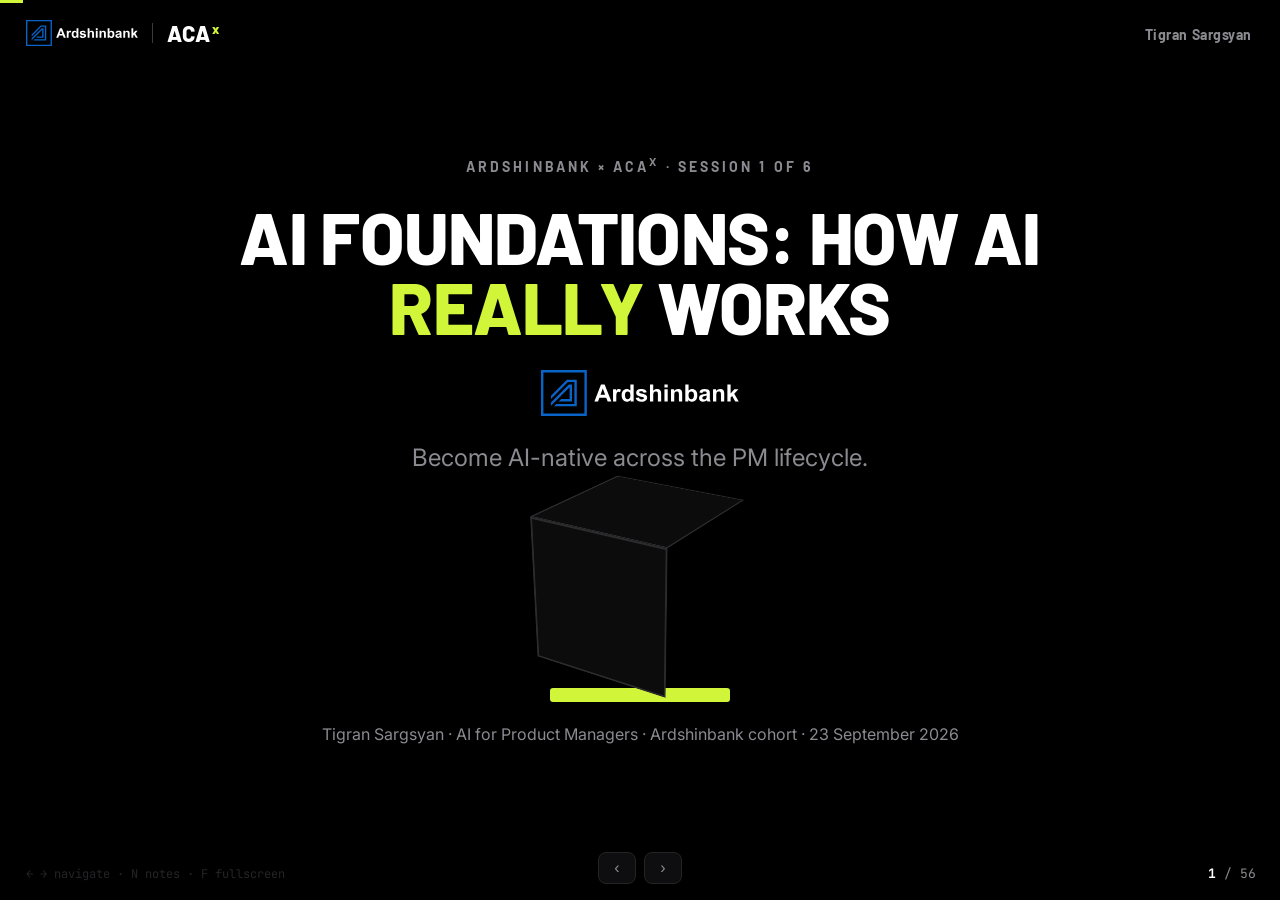
==== commit eb4d4051: "Session 1: tighten to 56 slides - delete NOW YOUR TEAM - GitHub task cut to one line, the link, and " ====
--- a/index.html
+++ b/index.html
@@ -129,13 +129,6 @@
    <li><span class="n">4</span> Build AI features & agents into products</li></ul>`,
  note:"Last one, the important one. What's the single biggest outcome you want? One to work faster, two to build your own AI system, three to build and ship products, four to build AI features into products. Then say your goal in one line. I write these down and shape the course around them.",
  vis:"Poll 6 of 6: outcome + one-line goal, said out loud."},
-
-{sec:"QUICK ASSESSMENT", center:true, title:`NOW, <span class="g">YOUR TEAM</span>`,
- body:`<div class="rule" style="margin-left:auto;margin-right:auto"></div>
-   <div class="sub" style="color:#fff">From the hands just now, I pair you by level, at your table.</div>
-   <div class="sub">So beginners are not rushed and fast movers are not held back. You work with people at your pace.</div>`,
- note:"One thing the first cohort taught us: a mixed room is hard. Some of you have used Claude for months, some start today. So from your answers just now, I'll put you in small teams by level. Beginners get room to breathe, fast movers get to push. You learn better next to people at your pace.",
- vis:"Team formation by assessed level."},
 
 {sec:"WHAT AI ACTUALLY IS", title:`WHAT IS AI, <span class="g">REALLY?</span>`, center:true,
  body:`<div class="rule"></div><div class="sub">An accurate mental model. No CS degree needed.</div>`,
@@ -247,7 +240,7 @@
  vis:"Two paths: older models blurt, reasoning models think step by step first."},
 
 {sec:"WHAT AI ACTUALLY IS", title:`CONTEXT WINDOW = ITS <span class="g">WORKING MEMORY</span>`,
- body:`<div class="sub">What it can see right now. Nothing outside it exists.</div><div class="fig"><svg viewBox="0 0 660 200" role="img" aria-label="Context window drawn to scale: fixed overhead is small but repeats every turn; conversation grows to a compaction threshold."><text font-family="var(--m)" x="20" y="20" fill="var(--muted)" font-size="10" letter-spacing="2">DRAWN TO SCALE · 1,000,000 TOKENS END TO END</text><line x1="20" y1="40" x2="640" y2="40" stroke="var(--line)"/><g stroke="var(--line)"><line x1="20" y1="36" x2="20" y2="45"/><line x1="144" y1="36" x2="144" y2="45"/><line x1="268" y1="36" x2="268" y2="45"/><line x1="392" y1="36" x2="392" y2="45"/><line x1="516" y1="36" x2="516" y2="45"/><line x1="640" y1="36" x2="640" y2="45"/></g><g font-family="var(--m)" font-size="9" fill="var(--muted)"><text x="20" y="32">0</text><text x="144" y="32" text-anchor="middle">200K</text><text x="392" y="32" text-anchor="middle">600K</text><text x="640" y="32" text-anchor="end">1M</text></g><rect x="20" y="60" width="620" height="42" fill="none" stroke="var(--line)"/><rect x="21" y="61" width="12" height="40" fill="var(--muted)"/><rect x="33" y="61" width="7" height="40" fill="var(--line)"/><rect x="40" y="61" width="10" height="40" fill="var(--muted)"/><g class="mv-grow"><rect x="50" y="61" width="480" height="40" fill="var(--green)" opacity=".26"/></g><line x1="530" y1="52" x2="530" y2="110" stroke="var(--green)" stroke-width="1.5"/><text font-family="var(--m)" x="536" y="58" fill="var(--green)" font-size="9">COMPACTION</text><g stroke="var(--line)"><line x1="27" y1="102" x2="27" y2="124"/><line x1="36" y1="102" x2="36" y2="140"/><line x1="200" y1="102" x2="200" y2="124"/></g><g font-family="var(--m)" font-size="9"><text x="33" y="122" fill="var(--muted)">system prompt · fixed</text><text x="42" y="138" fill="var(--muted)">CLAUDE.md · fixed</text><text x="206" y="122" fill="var(--green)">conversation and files · grows every turn</text></g><text font-family="var(--b)" x="20" y="176" fill="var(--white)" font-size="12">The fixed block is small, but you pay for it on every single turn.</text><text font-family="var(--b)" x="20" y="194" fill="var(--muted)" font-size="12">What is not in the window did not happen.</text></svg></div>`,
+ body:`<div class="sub">What it can see right now. Nothing outside it exists.</div><div class="fig"><svg viewBox="0 0 900 300" role="img" aria-label="The context window drawn to scale: a small fixed block paid on every turn, a conversation that grows, and a compaction threshold."><text x="24" y="26" fill="var(--muted)" font-family="var(--m)" font-size="13" letter-spacing=".12em">DRAWN TO SCALE &#183; 1,000,000 TOKENS</text><line x1="24" y1="50" x2="876" y2="50" stroke="var(--line)" stroke-width="1.5"/><line x1="24" y1="44" x2="24" y2="56" stroke="var(--line)" stroke-width="1.5"/><text x="24" y="38" text-anchor="start" fill="var(--muted)" font-family="var(--m)" font-size="13">0</text><line x1="194" y1="44" x2="194" y2="56" stroke="var(--line)" stroke-width="1.5"/><text x="194" y="38" text-anchor="middle" fill="var(--muted)" font-family="var(--m)" font-size="13">200K</text><line x1="535" y1="44" x2="535" y2="56" stroke="var(--line)" stroke-width="1.5"/><text x="535" y="38" text-anchor="middle" fill="var(--muted)" font-family="var(--m)" font-size="13">600K</text><line x1="876" y1="44" x2="876" y2="56" stroke="var(--line)" stroke-width="1.5"/><text x="876" y="38" text-anchor="end" fill="var(--muted)" font-family="var(--m)" font-size="13">1M</text><rect x="24" y="78" width="852" height="64" fill="none" stroke="var(--line)" stroke-width="1.5"/><rect x="25" y="79" width="20" height="62" fill="var(--muted)"/><rect x="45" y="79" width="12" height="62" fill="var(--line)"/><rect x="57" y="79" width="16" height="62" fill="var(--muted)"/><g class="mv-grow"><rect x="73" y="79" width="656" height="62" fill="var(--green)" opacity=".26"/></g><line x1="729" y1="66" x2="729" y2="154" stroke="var(--green)" stroke-width="2"/><text x="739" y="74" fill="var(--green)" font-family="var(--m)" font-size="13" letter-spacing=".12em">COMPACTION</text><line x1="40" y1="142" x2="40" y2="176" stroke="var(--line)" stroke-width="1.5"/><line x1="65" y1="142" x2="65" y2="204" stroke="var(--line)" stroke-width="1.5"/><line x1="300" y1="142" x2="300" y2="176" stroke="var(--line)" stroke-width="1.5"/><text x="50" y="172" fill="var(--muted)" font-family="var(--m)" font-size="13">system prompt &#183; fixed</text><text x="75" y="200" fill="var(--muted)" font-family="var(--m)" font-size="13">CLAUDE.md &#183; fixed</text><text x="310" y="172" fill="var(--green)" font-family="var(--m)" font-size="13">conversation and files &#183; grows every turn</text><text x="24" y="252" fill="var(--white)" font-family="var(--b)" font-size="15">The fixed block is small, but you pay for it on every single turn.</text><text x="24" y="278" fill="var(--muted)" font-family="var(--b)" font-size="15">What is not in the window did not happen.</text></svg></div>`,
  note:"Second mechanic: the context window. It's the model's short-term memory, everything you've put in this conversation. It has no memory of you outside it unless you give it. The whole skill of context engineering, which we do next session, is feeding it the right things. Garbage or thin context in, generic out.",
  vis:"Animated figure: the context window drawn to scale, fixed block small but paid every turn."},
 
@@ -258,7 +251,7 @@
  vis:"Tokenizer view: a sentence split into highlighted token pieces."},
 
 {sec:"WHAT AI ACTUALLY IS", title:`THE <span class="g">AMPLIFICATION,</span> CONCRETELY`,
- body:`<div class="sub">One PM. Many agents. Real products.</div><div class="fig"><svg viewBox="0 0 900 300" role="img" aria-label="One person directs a group of AI agents, which together produce several finished products."><defs><marker id="ah" viewBox="0 0 10 10" refX="9" refY="5" markerWidth="7" markerHeight="7" orient="auto-start-reverse"><path d="M0 0 L10 5 L0 10 z" fill="var(--muted)"/></marker></defs><rect x="16" y="112" width="128" height="76" fill="none" stroke="var(--green)" stroke-width="2"/><text x="80" y="146" text-anchor="middle" fill="var(--green)" font-family="var(--h)" font-weight="900" font-size="30" letter-spacing="1">YOU</text><text x="80" y="170" text-anchor="middle" fill="var(--muted)" font-family="var(--m)" font-size="13">one PM</text><line x1="144" y1="150" x2="214" y2="150" stroke="var(--muted)" stroke-width="2" marker-end="url(#ah)"/><text x="179" y="138" text-anchor="middle" fill="var(--green)" font-family="var(--m)" font-size="13" letter-spacing="2">DIRECT</text><rect x="222" y="34" width="356" height="232" fill="none" stroke="var(--line)"/><text x="238" y="24" fill="var(--muted)" font-family="var(--m)" font-size="13" letter-spacing="2">AGENTS YOU DIRECT</text><rect x="240" y="52" width="150" height="52" fill="var(--surface)" stroke="var(--muted)"/><text x="315" y="85" text-anchor="middle" fill="var(--white)" font-family="var(--h)" font-weight="800" font-size="19" letter-spacing="1">RESEARCH</text><rect x="412" y="52" width="150" height="52" fill="var(--surface)" stroke="var(--muted)"/><text x="487" y="85" text-anchor="middle" fill="var(--white)" font-family="var(--h)" font-weight="800" font-size="19" letter-spacing="1">WRITE</text><rect x="240" y="124" width="150" height="52" fill="var(--surface)" stroke="var(--muted)"/><text x="315" y="157" text-anchor="middle" fill="var(--white)" font-family="var(--h)" font-weight="800" font-size="19" letter-spacing="1">ANALYSE</text><rect x="412" y="124" width="150" height="52" fill="var(--surface)" stroke="var(--muted)"/><text x="487" y="157" text-anchor="middle" fill="var(--white)" font-family="var(--h)" font-weight="800" font-size="19" letter-spacing="1">BUILD</text><rect x="240" y="196" width="150" height="52" fill="var(--surface)" stroke="var(--muted)"/><text x="315" y="229" text-anchor="middle" fill="var(--white)" font-family="var(--h)" font-weight="800" font-size="19" letter-spacing="1">TEST</text><rect x="412" y="196" width="150" height="52" fill="var(--surface)" stroke="var(--muted)"/><text x="487" y="229" text-anchor="middle" fill="var(--white)" font-family="var(--h)" font-weight="800" font-size="19" letter-spacing="1">SHIP</text><line x1="578" y1="150" x2="648" y2="150" stroke="var(--green)" stroke-width="2" marker-end="url(#ah)"/><rect x="656" y="48" width="228" height="56" fill="none" stroke="var(--green)"/><text x="770" y="82" text-anchor="middle" fill="var(--green)" font-family="var(--h)" font-weight="800" font-size="17" letter-spacing=".5">A COMMAND CENTER</text><rect x="656" y="128" width="228" height="56" fill="none" stroke="var(--green)"/><text x="770" y="162" text-anchor="middle" fill="var(--green)" font-family="var(--h)" font-weight="800" font-size="17" letter-spacing=".5">A TREND-TO-VIDEO ENGINE</text><rect x="656" y="208" width="228" height="56" fill="none" stroke="var(--green)"/><text x="770" y="242" text-anchor="middle" fill="var(--green)" font-family="var(--h)" font-weight="800" font-size="17" letter-spacing=".5">A FULL GAME</text><text x="656" y="292" fill="var(--muted)" font-family="var(--b)" font-size="15">No hand-written code.</text></svg></div>`,
+ body:`<div class="sub">One PM. Many agents. Real products.</div><div class="fig"><svg viewBox="0 0 900 300" role="img" aria-label="One person directs a group of AI agents, which together produce several finished products."><defs><marker id="ah" viewBox="0 0 10 10" refX="9" refY="5" markerWidth="8" markerHeight="8" orient="auto-start-reverse"><path d="M0 0 L10 5 L0 10 z" fill="var(--muted)"/></marker></defs><rect x="24" y="112" width="128" height="76" fill="none" stroke="var(--green)" stroke-width="2"/><text x="88" y="150" text-anchor="middle" fill="var(--green)" font-family="var(--h)" font-weight="900" font-size="30" letter-spacing=".06em">YOU</text><text x="88" y="174" text-anchor="middle" fill="var(--muted)" font-family="var(--m)" font-size="13">one PM</text><line x1="152" y1="150" x2="218" y2="150" stroke="var(--muted)" stroke-width="2" marker-end="url(#ah)"/><text x="185" y="136" text-anchor="middle" fill="var(--green)" font-family="var(--m)" font-size="13" letter-spacing=".12em">DIRECT</text><rect x="226" y="60" width="356" height="180" fill="none" stroke="var(--line)" stroke-width="1.5"/><text x="226" y="46" fill="var(--muted)" font-family="var(--m)" font-size="13" letter-spacing=".12em">AGENTS YOU DIRECT</text><rect x="244" y="74" width="150" height="40" fill="var(--surface)" stroke="var(--muted)" stroke-width="1.5"/><text x="319" y="100" text-anchor="middle" fill="var(--white)" font-family="var(--h)" font-weight="800" font-size="18" letter-spacing=".06em">RESEARCH</text><rect x="416" y="74" width="150" height="40" fill="var(--surface)" stroke="var(--muted)" stroke-width="1.5"/><text x="491" y="100" text-anchor="middle" fill="var(--white)" font-family="var(--h)" font-weight="800" font-size="18" letter-spacing=".06em">WRITE</text><rect x="244" y="128" width="150" height="40" fill="var(--surface)" stroke="var(--muted)" stroke-width="1.5"/><text x="319" y="154" text-anchor="middle" fill="var(--white)" font-family="var(--h)" font-weight="800" font-size="18" letter-spacing=".06em">ANALYSE</text><rect x="416" y="128" width="150" height="40" fill="var(--surface)" stroke="var(--muted)" stroke-width="1.5"/><text x="491" y="154" text-anchor="middle" fill="var(--white)" font-family="var(--h)" font-weight="800" font-size="18" letter-spacing=".06em">BUILD</text><rect x="244" y="182" width="150" height="40" fill="var(--surface)" stroke="var(--muted)" stroke-width="1.5"/><text x="319" y="208" text-anchor="middle" fill="var(--white)" font-family="var(--h)" font-weight="800" font-size="18" letter-spacing=".06em">TEST</text><rect x="416" y="182" width="150" height="40" fill="var(--surface)" stroke="var(--muted)" stroke-width="1.5"/><text x="491" y="208" text-anchor="middle" fill="var(--white)" font-family="var(--h)" font-weight="800" font-size="18" letter-spacing=".06em">SHIP</text><line x1="582" y1="150" x2="648" y2="150" stroke="var(--green)" stroke-width="2" marker-end="url(#ah)"/><rect x="656" y="72" width="220" height="40" fill="none" stroke="var(--green)" stroke-width="1.5"/><text x="766" y="98" text-anchor="middle" fill="var(--green)" font-family="var(--h)" font-weight="800" font-size="15" letter-spacing=".06em">A COMMAND CENTER</text><rect x="656" y="130" width="220" height="40" fill="none" stroke="var(--green)" stroke-width="1.5"/><text x="766" y="156" text-anchor="middle" fill="var(--green)" font-family="var(--h)" font-weight="800" font-size="15" letter-spacing=".06em">A TREND-TO-VIDEO ENGINE</text><rect x="656" y="188" width="220" height="40" fill="none" stroke="var(--green)" stroke-width="1.5"/><text x="766" y="214" text-anchor="middle" fill="var(--green)" font-family="var(--h)" font-weight="800" font-size="15" letter-spacing=".06em">A FULL GAME</text><text x="656" y="278" fill="var(--muted)" font-family="var(--b)" font-size="15">No hand-written code.</text></svg></div>`,
  note:"A quick real example. I am a product person, not an engineer. I direct a set of agents, and they build. A command center that runs my work, an engine that turns trends into videos, even a full strategy game. The point is not the projects. The point is that the ceiling moved. That ceiling is what this course raises for you.",
  vis:"Diagram: one PM directs six agents, which produce three finished products."},
 
@@ -377,25 +370,13 @@
  note:"Stop and level the room. You should have three greens: your IDE open with the folder, Claude replying, and one file made by Claude Code. If any is red, raise a hand and we pair you right now. If the Claude Code install fought you, we fix it at the break, and you can still follow along in the browser. Nobody moves on stuck.",
  vis:"Three-green checkpoint, no graphic."},
 
-{sec:"SET UP YOUR WORKSPACE · task", title:`TASK 4 &middot; <span class="g">CREATE A GITHUB ACCOUNT</span>`,
- body:`<div class="sub">GitHub is where your work lives. A project folder that remembers everything.</div>
-   <div class="two" style="display:grid;grid-template-columns:1fr 1fr;gap:28px;margin-top:20px">
-     <div><div class="tag">Why you need it</div>
-       <ul class="checklist">
-         <li>Every change is <b style="color:var(--green)">recorded</b>, with who and when. An audit trail, for free.</li>
-         <li>You can <b style="color:var(--green)">go back</b> to any earlier version. Nothing is lost.</li>
-         <li>Claude Code works inside it, so <b style="color:var(--green)">what the AI changes is visible</b>, not hidden.</li>
-         <li>It is how you will share and ship your work from session 2 on.</li></ul></div>
-     <div><div class="tag">Do it now &middot; 4 min</div>
-       <div class="mono" style="margin-top:10px">1  Go to <b style="color:var(--green)">github.com/signup</b>
-
-2  Use a personal email, not a work one.
-
-3  Pick any username. It is public.
-
-4  Verify the email, then hand up when you are in.</div></div></div>
-   <div class="cap" style="max-width:860px;margin:16px auto 0;text-align:center">Free. No card. You do not need to write code to use it.</div>`,
- note:"Last setup step, and for a bank it is the one that matters. GitHub is a project folder that remembers. Every change is recorded with who made it and when, so you get an audit trail without doing anything extra. You can roll back to any earlier version, so nothing is ever lost. And because Claude Code works inside it, every edit the AI makes is visible rather than hidden. That is the argument for using it here. So do it now, four minutes. Go to github dot com slash signup, use a personal email and not your work one, pick any username because it is public, verify the email, then hand up when you are in. It is free and it needs no card. Walk the room and check everyone is through before moving on."},
+{sec:"SET UP YOUR WORKSPACE · task", title:`TASK 4 &middot; <span class="g">GET A GITHUB ACCOUNT</span>`,
+ body:`<div class="sub" style="color:#fff;font-size:clamp(20px,2.4vw,30px)">It records every change, so nothing the AI does is invisible.</div>
+   <div class="mono" style="max-width:620px;margin:26px auto 0;text-align:left">github.com/signup
+
+Personal email. Any username. Free.</div>
+   <div class="cap" style="margin-top:20px;text-align:center">Hand up when you are in.</div>`,
+ note:"Last setup step. GitHub records every change to a project, with who made it and when. That gives you an audit trail for free, you can roll back to any earlier version, and because Claude Code works inside it, every edit the AI makes is visible rather than hidden. That is the whole argument for a bank. So do it now, four minutes. github dot com slash signup, use a personal email and not your work one, pick any username because it is public, it is free and needs no card. Hand up when you are in, and walk the room before moving on."},
 
 {sec:"CLAUDE.MD + CONTEXT", title:`A NEW HIRE WITH <span class="g">NO ONBOARDING</span>`, center:true,
  body:`<div class="sub" style="font-size:clamp(20px,2.4vw,30px);color:#fff">A blank Claude Code is a sharp new hire on day one.</div>
@@ -454,15 +435,19 @@
 
 {sec:"RECAP + HOMEWORK", title:`THE THREE THAT <span class="g">MATTER</span>`, center:true,
  body:`<div style="max-width:660px;margin:0 auto;text-align:left"><ul class="recaplist">
-   <li><span class="n">1</span><span>It predicts plausible text. Verify facts.</span></li>
-   <li><span class="n">2</span><span>The frontier is jagged. Know the edge.</span></li>
-   <li><span class="n">3</span><span>AI amplifies who you are. Bring judgment.</span></li></ul></div>`,
- note:"Three to keep. It predicts plausible text, so verify. Its ability is jagged, so learn the edge. And it amplifies who you are, so bring your thinking. Everything else this course is built on these.",
+   <li><span class="n">1</span><span>It sounds sure. Check the facts.</span></li><li><span class="n">2</span><span>Brilliant, then useless. Know which one you have.</span></li><li><span class="n">3</span><span>It amplifies you. Bring your thinking.</span></li></ul></div>`,
+ note:"Three to keep. It sounds sure, so check the facts. It is brilliant on one task and useless on the next, so learn which one you are getting. And it amplifies you, so bring your thinking. Everything else in this course stands on these three.",
  vis:"Big neon green numerals 1 to 3."},
 
 {sec:"RECAP + HOMEWORK", title:`BEFORE <span class="g">SESSION 2</span>`,
- body:`<div class="mono">Before Session 2:<ol class="steps2"><li><b style="color:var(--green)">The only must:</b> take one PM task you repeat every week and run it through Claude, with an invented example. Write down what you had to correct.</li></ol></div><div class="cap" style="max-width:760px;margin:12px auto 0;text-align:center">Your workspace is already installed. Bring the laptop you set up tonight, and one unresolved question.</div>`,
- note:"Homework is one thing, on purpose. Take one task you repeat every week, run it through Claude with an invented example, and write down what you had to correct. That correction is the lesson. Your workspace is already installed tonight, so just bring the same laptop and one question you could not resolve.",
+ body:`<div class="sub">Everything we started tonight, finished and working:</div><div class="mono" style="max-width:620px;margin:22px auto 0;text-align:left">1  Claude Code runs, and creates a file
+
+2  VS Code opens your course folder
+
+3  GitHub account, verified
+
+4  A CLAUDE.md in that folder</div><div class="cap" style="max-width:760px;margin:18px auto 0;text-align:center">If one is not working, message me before the session, not during it.</div>`,
+ note:"Homework is the setup, finished. Four things, and all four must work before session two: Claude Code runs and can create a file, VS Code opens your course folder, your GitHub account is verified, and you have a CLAUDE.md in that folder. We started all four tonight. If one of them is not working when you get home, message me before the session rather than during it, because session two starts with hands on the keyboard.",
  vis:"Mono checklist, neon green checks."},
 
 {sec:"CLOSE", title:`NEXT TIME: <span class="g">SESSION 2</span>`, center:true,
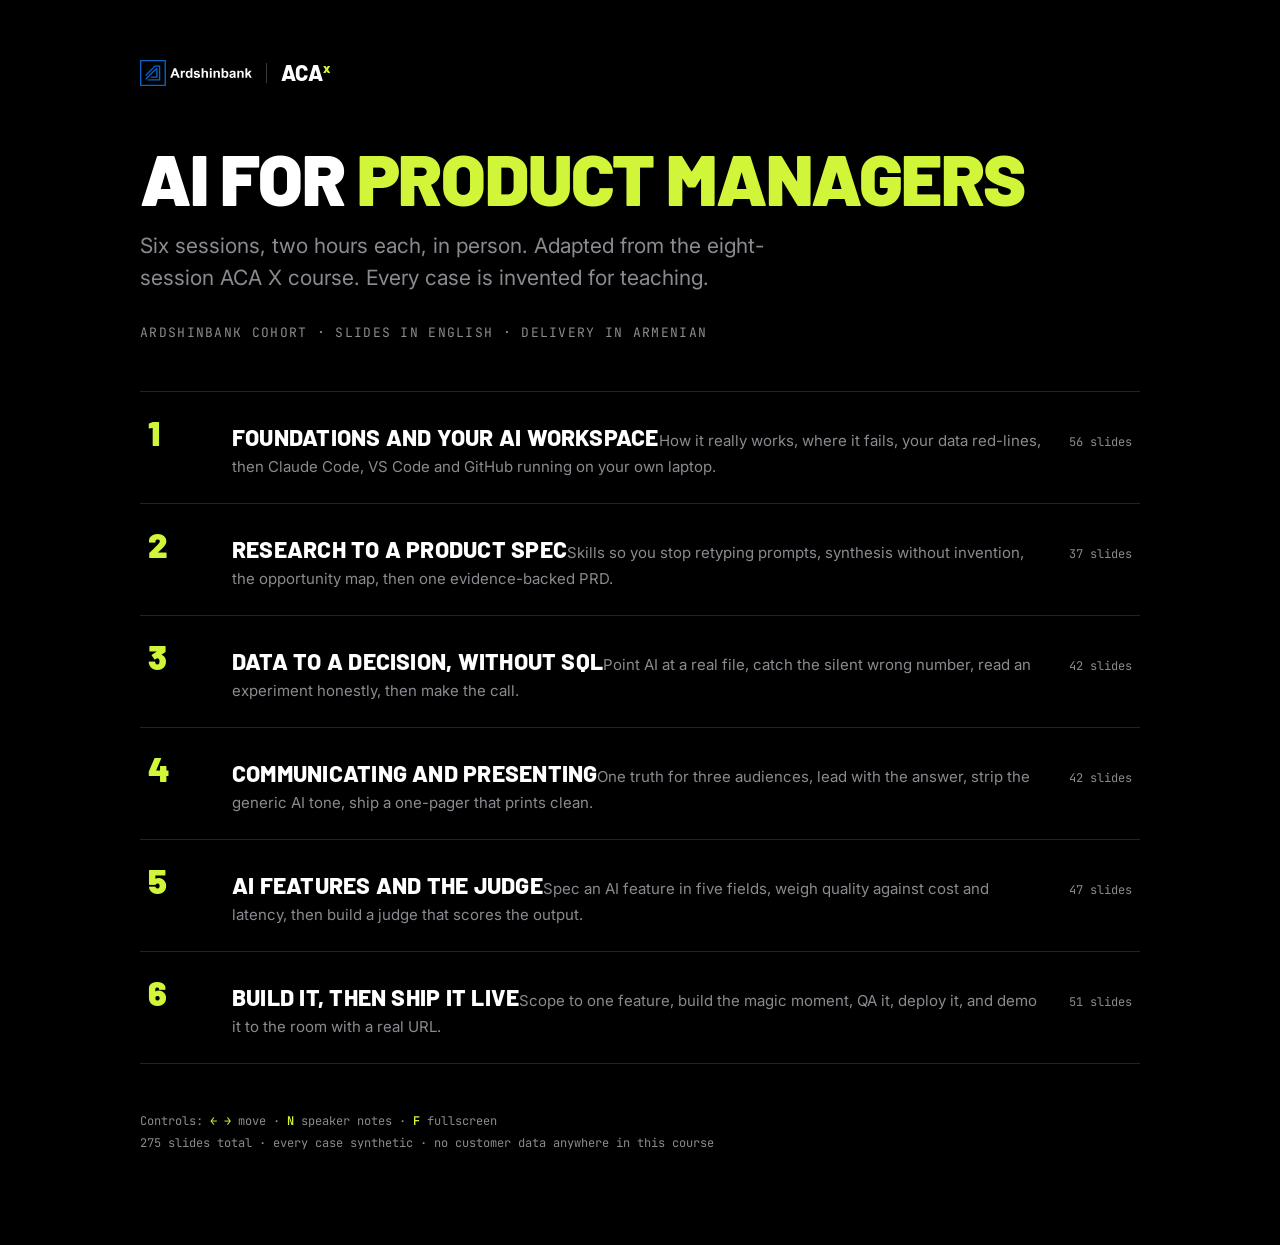
==== commit 59622867: "Full six-session course Root is now the course index. Session 1 moves to /session-1/. Sessions 2 to " ====
--- a/index.html
+++ b/index.html
@@ -1,464 +1,51 @@
-<!doctype html><html lang="en"><head>
-<meta charset="utf-8"/><meta name="viewport" content="width=device-width, initial-scale=1"/>
-<title>Ardshinbank &times; ACA X &middot; Session 1</title>
+<!doctype html><html lang="en"><head><meta charset="utf-8">
+<meta name="viewport" content="width=device-width,initial-scale=1">
+<title>Ardshinbank &times; ACA X &middot; AI for Product Managers</title>
 <link rel="preconnect" href="https://fonts.googleapis.com"><link rel="preconnect" href="https://fonts.gstatic.com" crossorigin>
-<link href="https://fonts.googleapis.com/css2?family=Barlow:wght@500;600;700;800;900&family=Inter:wght@400;500;600&family=JetBrains+Mono:wght@400;600&display=swap" rel="stylesheet">
-<link rel="stylesheet" href="assets/deck.css"><style>.lockup{position:fixed;top:20px;left:26px;z-index:5;display:flex;align-items:center;gap:14px}.lk-bank{height:26px;width:auto;display:block}.lk-div{width:1px;height:20px;background:#3a3a40}.lk-aca{font-family:var(--h);font-weight:800;font-size:22px;letter-spacing:.02em;text-decoration:none;color:#fff;line-height:1}.lk-aca sup{color:var(--green);font-size:.6em;margin-left:1px}.title-logo{height:46px;width:auto;display:block;margin:0 auto 26px}.fig-amp{margin-top:26px}.fig-amp svg{display:block;width:100%;height:auto;max-height:52vh}.fig{margin-top:22px;border:1px solid #3a3a40;background:#000;padding:18px 16px}.fig svg{display:block;width:100%;height:auto;max-height:52vh}.t-lab{font-family:Barlow,sans-serif;font-weight:800;text-transform:uppercase;letter-spacing:.07em}.t-m{font-family:"JetBrains Mono",monospace}.t-b{font-family:Inter,sans-serif}@keyframes fillw{from{transform:scaleX(.03)}to{transform:scaleX(1)}}.mv-grow{transform-origin:left center;animation:fillw 4.6s cubic-bezier(.77,0,.175,1) infinite alternate}@media(prefers-reduced-motion:reduce){.mv-grow{animation:none;transform:scaleX(1)}}@media print{.lockup{position:absolute}}@media (max-width:640px){.lk-bank{height:20px}.lk-aca{font-size:17px}}</style></head><body>
-<div class="lockup"><img src="assets/ardshinbank-logo-dark.svg" alt="Ardshinbank" class="lk-bank"><span class="lk-div"></span><a class="lk-aca" href="#1">ACA<sup>x</sup></a></div>
-<div class="progress" id="prog"></div><div class="deck" id="deck"></div>
-<div class="nav"><button id="prev">‹</button><button id="next">›</button></div>
-<div class="counter"><b id="cur">1</b> / <span id="tot">35</span></div>
-<div class="hint">← → navigate · N notes · F fullscreen</div>
-<div class="notes" id="notes"><div class="nk">Speaker note</div><div class="nt" id="noteText"></div><div class="vis" id="visText"></div></div>
-<script>
-const AST = `<svg class="aster" viewBox="0 0 100 100" fill="currentColor"><path d="M45 5h10v28l20-20 7 7-20 20h28v10H62l20 20-7 7-20-20v28H45V62L25 82l-7-7 20-20H10V45h28L18 25l7-7 20 20z"/></svg>`;
-const UPARROW = `<svg viewBox="0 0 100 100" width="60" height="60" fill="none" stroke="currentColor" stroke-width="12" stroke-linecap="round" stroke-linejoin="round" style="color:var(--green)"><path d="M50 88V16M22 44 50 16 78 44"/></svg>`;
-
-window.SLIDES = [
-{sec:"ARDSHINBANK &times; ACA<sup>x</sup> &middot; SESSION 1 OF 6", title:`AI FOUNDATIONS: HOW AI <span class="g">REALLY</span> WORKS`, center:true,
- body:`<img src="assets/ardshinbank-logo-dark.svg" alt="Ardshinbank" class="title-logo"><div class="sub">Become AI-native across the PM lifecycle.</div>
-   <div class="cubebox"><div class="cube"><div class="f top"></div><div class="f left"></div><div class="f front"></div></div></div>
-   <div class="tbar" style="margin-left:auto;margin-right:auto"></div>
-   <div class="sub" style="font-size:16px">Tigran Sargsyan · AI for Product Managers · Ardshinbank cohort · 23 September 2026</div>`,
- note:"Welcome to the course. Over 6 sessions you go from AI-curious to AI-native, and you'll ship a real product live. Today is the one day we go slow and build the mental model everything else stands on.",
- vis:"Signature neon green cube (dormant) on a dark reflective floor. Recurs in session 6."},
-
-{sec:"OPEN + FRAME", title:`THE PROMISE OF THE <span class="g">COURSE</span>`, center:true,
- body:`<div class="sub" style="font-size:clamp(20px,2.4vw,30px);color:#fff">In 6 sessions you will build a personal AI system, answer real work with AI, and <span class="g">ship a live product.</span></div>
-   <div class="rule" style="margin-left:auto;margin-right:auto"></div>
-   <div class="sub">Today: the foundation.</div>`,
- note:"Here's where we're going, so today's theory has a purpose. By the end you'll have your own AI setup, you'll run the whole PM lifecycle with AI, and you'll ship something live. Today we make sure you can trust AI in the right places, and never in the wrong ones.",
- vis:"Neon green rule."},
-
-{sec:"OPEN + FRAME", title:`WHAT THIS <span class="g">COURSE</span> IS`,
- body:`<div class="arc" style="justify-content:center"><span class="st">Foundations + workspace</span><span class="ar">→</span><span class="st">Research to spec</span><span class="ar">→</span><span class="st">Data decisions</span><span class="ar">→</span><span class="st">AI features + judge</span><span class="ar">→</span><span class="st">Prototype build</span><span class="ar">→</span><span class="st final">Test, demo, decide</span></div>
-   <div class="cap" style="text-align:center;max-width:820px;margin-left:auto;margin-right:auto">6 hands-on sessions. Every session you make something real. By the end you'll have a <b style="color:var(--green)">personal AI system</b>, the <b style="color:var(--green)">judgment</b> to trust AI in the right places, and a <b style="color:var(--green)">live product</b> you shipped.</div>`,
- note:"The whole course on one line. From foundations today, to setting up your AI workspace, then across the PM lifecycle: discovery and specs, data, communication, building AI features, and we end by shipping a real product live. Every session you build something. By the end you have your own AI system, real judgment, and a product with a public URL.",
- vis:"6-step course arc, final node highlighted, plus outcomes."},
-
-{sec:"WHO AM I", title:`WHO <span class="g">AM I</span>`,
- body:`<div style="display:flex;gap:40px;align-items:center;flex-wrap:wrap;margin-top:8px">
-   <img src="assets/tigran.jpg" alt="Tigran Sargsyan" style="width:220px;height:220px;object-fit:cover;border-radius:16px;border:2px solid var(--green)">
-   <ul class="checklist" style="flex:1;min-width:320px">
-   <li>5+ years running product & marketing <b style="color:var(--green)">AI ops at Picsart (~150M users)</b></li>
-   <li>Built <b style="color:var(--green)">120+ AI agents</b> and <b style="color:var(--green)">20+ websites & products</b>, shipped in production</li>
-   <li>Coached <b style="color:var(--green)">60+ PMs</b> across courses and workshops</li>
-   <li>A PM, <b>not an engineer</b>. All of it by directing AI.</li></ul></div>`,
- note:"Quick credibility so you know why to listen. Five-plus years running AI ops at Picsart, a product with around 150 million users. I've built over 120 agents and 20-plus products in production, and coached 60-plus PMs. And I am a product person, not an engineer. Everything you'll see, I do by directing AI. That's the whole promise: so can you.",
- vis:"Headshot + credibility numbers."},
-
-{sec:"HOW WE WORK", title:`HOW WE <span class="g">RUN TONIGHT</span>`,
- body:`<ul class="checklist" style="max-width:820px;margin:0 auto;text-align:left">
-     <li><b style="color:var(--green)">Be engaged.</b> This is a working session, not a lecture.</li>
-     <li><b style="color:var(--green)">Ask questions</b> any time. Raise a hand, I stop.</li>
-     <li><b style="color:var(--green)">Share what you know</b> with each other. Your neighbour is often the fastest answer.</li>
-     <li><b style="color:var(--green)">We build something</b> in every session. Hands on keyboard, tonight included.</li></ul>`,
- note:"How tonight works, because the first cohort asked for it. We go one idea at a time: I show it, you try it, we confirm you have it, then we move on. Four rules. Be engaged, this is a working session and not a lecture. Ask questions any time, just raise a hand and I stop. Share what you know with the person next to you, they are often the fastest answer in the room. And every session we build something, tonight included, so keep the laptop open. Fair?",
- vis:"Ground rules: engaged, ask, share, build."},
-
-{sec:"THE SHIFT", center:true, title:`WHY <span class="g">NOW</span>`,
- body:`<div class="num">3</div><div class="cap" style="max-width:760px;margin-left:auto;margin-right:auto">Years for AI to reach ~50% of people. The internet took ~7. The PC took ~15. And ChatGPT alone has <b style="color:var(--green)">~900M weekly users.</b></div><div class="src"><b>Source:</b> CCIA / Stanford AI Index 2026 · OpenAI 2026</div>`,
- note:"Why now, in one number. Generative AI reached half the population in three years, versus seven for the internet and fifteen for the PC. ChatGPT alone has nearly a billion weekly users. Fastest-adopted technology in history. Not a wave you wait out.",
- vis:"Giant 3 + adoption comparison."},
-
-{sec:"THE SHIFT", title:`AND IT ALREADY <span class="g">WORKS</span>`,
- body:`<div class="twobars"><div><div class="bar" style="height:60%">+25%</div><div class="barlabel">faster</div></div><div><div class="bar" style="height:92%">+40%</div><div class="barlabel">higher quality</div></div></div>
-   <div class="cap">In a controlled study of 758 professionals, those using AI worked ~25% faster and produced ~40% higher-quality work. It lifts juniors and seniors both.</div><div class="src"><b>Source:</b> Dell'Acqua et al., Harvard / BCG field experiment, 2023</div>`,
- note:"And it is not hype. In a controlled study of 758 professionals, those using AI finished about 25 percent faster and their work was rated 40 percent higher quality. It helps everyone, junior and senior. The catch, which is today's whole point, is knowing where it's strong and where it's not.",
- vis:"Two bars: 25% faster, 40% better."},
-
-{sec:"OPEN + FRAME", center:true, title:`THE <span class="g">THROUGH-LINE</span>`,
- body:`<div class="sub" style="font-size:clamp(22px,2.8vw,36px);color:#fff">AI amplifies <span class="g">who you are.</span></div>
-   <div class="sub">A sharp thinker gets sharper. A lazy one just gets louder. It multiplies your thinking, it doesn't replace it.</div>`,
- note:"One belief for the whole course. AI is an amplifier. A sharp thinker gets sharper, a sloppy one just gets louder, faster. So this course makes you a sharper thinker who knows how to plug in. That's it.",
- vis:"Bold type, the course's core belief."},
-
-{sec:"QUICK ASSESSMENT", center:true, title:`FIRST, <span class="g">WHERE ARE YOU?</span>`,
- body:`<div class="rule" style="margin-left:auto;margin-right:auto"></div><div class="sub">Six fast questions. Hands up, or call it out. It shapes how I teach tonight.</div>`,
- note:"No pre-course form, so we run it live in two minutes. Six quick questions, hands up or call it out. This genuinely changes how deep I go tonight and how I pair you up at the tables.",
- vis:"Assessment intro."},
-
-{sec:"QUICK ASSESSMENT · 1", title:`HOW DO YOU USE <span class="g">AI TODAY?</span>`,
- body:`<div class="sub">Hold up 1, 2, or 3 fingers:</div>
-   <ul class="poll"><li><span class="n">1</span> Beginner: I chat with ChatGPT/Claude sometimes</li>
-   <li><span class="n">2</span> Regular: I use it daily for real work</li>
-   <li><span class="n">3</span> Proficient: I build with AI (automations, agents, apps)</li></ul>`,
- note:"First, your AI level. One if you mostly chat with it, two if you use it daily for real work, three if you build with it. This tells me how deep to go.",
- vis:"Poll 1 of 6: AI level."},
-
-{sec:"QUICK ASSESSMENT · 2", title:`WHAT HAVE YOU <span class="g">DONE</span> WITH AI?`,
- body:`<div class="sub">Hands up for any that apply:</div>
-   <ul class="poll"><li><span class="n">A</span> Written or analyzed docs / data</li>
-   <li><span class="n">B</span> Drafted a PRD, spec, or user stories</li>
-   <li><span class="n">C</span> Built an automation, an app, or a custom GPT / agent</li>
-   <li><span class="n">D</span> None of these yet</li></ul>`,
- note:"Second, what you've actually done. A for written or analyzed things, B for PM docs like PRDs, C if you've built an automation or agent, D if none yet. No judgment, pure calibration.",
- vis:"Poll 2 of 6: what you've built."},
-
-{sec:"QUICK ASSESSMENT · 3", title:`WHICH TOOLS DO YOU <span class="g">HAVE?</span>`,
- body:`<div class="sub">Hands up for each one you have right now:</div>
-   <ul class="poll"><li><span class="n">1</span> ChatGPT / ChatGPT Plus</li>
-   <li><span class="n">2</span> Claude / Claude Pro</li>
-   <li><span class="n">3</span> Claude Code / Cursor / an AI coding tool</li>
-   <li><span class="n">4</span> None yet</li></ul>`,
- note:"Third, what you have access to. This matters because we set up your workspace tonight, after the break, and I need to know who is starting from zero. If you are on 'none yet', we fix that in this room.",
- vis:"Poll 3 of 6: tools you have."},
-
-{sec:"QUICK ASSESSMENT · 4", title:`WHAT'S YOUR <span class="g">ROLE?</span>`,
- body:`<div class="sub">Hold up one number:</div>
-   <ul class="poll"><li><span class="n">1</span> PM / PO / BA (junior or senior)</li>
-   <li><span class="n">2</span> Project or program manager</li>
-   <li><span class="n">3</span> Founder</li>
-   <li><span class="n">4</span> From tech, but not a PM (eng, design, marketing)</li></ul>`,
- note:"Fourth, your role, so I pitch examples at the right altitude. One for PM, PO or BA, two for project or program managers, three for founders, four if you're in tech but not a PM. Everyone is welcome.",
- vis:"Poll 4 of 6: role."},
-
-{sec:"QUICK ASSESSMENT · 5", title:`TECHNICAL OR <span class="g">NOT?</span>`,
- body:`<div class="sub">Be honest, it changes nothing about your welcome here:</div>
-   <ul class="poll"><li><span class="n">1</span> Technical (I read/write code or data)</li>
-   <li><span class="n">2</span> Semi-technical (I read specs/data, not code)</li>
-   <li><span class="n">3</span> Non-technical (business, design, marketing)</li></ul>`,
- note:"Fifth, technical or not. Be honest. This whole course is built so non-technical PMs win, so if you're a three, you are exactly who I designed it for.",
- vis:"Poll 5 of 6: background."},
-
-{sec:"QUICK ASSESSMENT · 6", title:`YOUR BIGGEST <span class="g">OUTCOME?</span>`,
- body:`<div class="sub">Pick the ONE you want most. Hold up the number, then say your goal in one line:</div>
-   <ul class="poll"><li><span class="n">1</span> Do my PM work faster and better</li>
-   <li><span class="n">2</span> Build my own AI system / assistant</li>
-   <li><span class="n">3</span> Learn to build and ship products myself</li>
-   <li><span class="n">4</span> Build AI features & agents into products</li></ul>`,
- note:"Last one, the important one. What's the single biggest outcome you want? One to work faster, two to build your own AI system, three to build and ship products, four to build AI features into products. Then say your goal in one line. I write these down and shape the course around them.",
- vis:"Poll 6 of 6: outcome + one-line goal, said out loud."},
-
-{sec:"WHAT AI ACTUALLY IS", title:`WHAT IS AI, <span class="g">REALLY?</span>`, center:true,
- body:`<div class="rule"></div><div class="sub">An accurate mental model. No CS degree needed.</div>`,
- note:"No CS degree needed. You need a model of what's happening so your instincts are right. But first, thirty seconds of history, because it reframes everything.",
- vis:"Neon green rule."},
-
-{sec:"A SHORT HISTORY", center:true, title:`CAN MACHINES <span class="g">THINK?</span>`,
- body:`<div class="sub" style="font-size:clamp(19px,2.4vw,30px);color:#fff">1950: Alan Turing asks the founding question.</div>
-   <div style="display:flex;gap:16px;justify-content:center;align-items:center;margin:22px 0;flex-wrap:wrap">
-     <div style="border:2px solid #2a2f38;border-radius:14px;padding:14px 20px;min-width:150px;background:#0f1114">
-       <div style="font:700 11px Barlow;letter-spacing:.16em;color:#8a929e">PLAYER A</div>
-       <div style="margin-top:6px;color:#cfd4dc">"Ask me anything."</div></div>
-     <div style="font:900 42px Barlow;color:var(--green)">?</div>
-     <div style="border:2px solid var(--green);border-radius:14px;padding:14px 20px;min-width:150px;background:#0f1114">
-       <div style="font:700 11px Barlow;letter-spacing:.16em;color:var(--green)">PLAYER B</div>
-       <div style="margin-top:6px;color:#cfd4dc">"Ask me anything."</div></div></div>
-   <div class="cap" style="max-width:780px;margin:0 auto">His test wasn't "is it truly thinking?" It was <b style="color:#fff">"can it convince you it is?"</b> If you can't tell which player is the machine, does the difference still matter?</div>
-   <div class="src"><b>1956:</b> the field gets its name at the Dartmouth workshop. John McCarthy coins the term <b style="color:var(--green)">"Artificial Intelligence."</b></div>`,
- note:"AI is not new. In 1950, Alan Turing asked the founding question: can machines think? He turned it into a game. You chat with two hidden players, one human and one machine, and if you genuinely cannot tell which is which, then arguing about whether it really thinks stops mattering. Six years later, in 1956, a summer workshop at Dartmouth gave the field its name. John McCarthy coined the term artificial intelligence. So this idea is seventy-plus years old. What changed recently is not the idea. It is that it finally works.",
- vis:"Imitation Game: two chat panels, human vs machine, a big question mark."},
-
-{sec:"A SHORT HISTORY", title:`NOBODY CAN <span class="g">DEFINE IT</span>`,
- body:`<div class="sub" style="color:#fff">There is still <span class="g">no strict definition</span> of AI.</div>
-   <div class="cap" style="max-width:840px;margin:6px auto 18px">Because there is no strict definition of <b style="color:#fff">human intelligence</b> either. We cannot fully pin down thinking, understanding, or consciousness, so "artificial" intelligence inherits the same blur.</div>
-   <div style="max-width:760px;margin:0 auto;text-align:left;border-left:3px solid var(--green);padding:12px 18px;background:#0f1114;border-radius:0 12px 12px 0">
-     <div style="font:700 11px Barlow;letter-spacing:.16em;color:var(--green);margin-bottom:6px">THE WORKING DEFINITION</div>
-     <div style="color:#eef1f5;font-size:18px">A machine doing something we would call <b style="color:var(--green)">intelligent</b> if a human did it.</div></div>
-   <div class="src"><b>The AI effect:</b> the moment it works, we stop calling it AI. Chess, spam filters, autocomplete, face unlock, all "just software" now.</div>`,
- note:"Here is something that surprises people. There is still no agreed, strict definition of AI. And the reason is humbling: we do not have a strict definition of human intelligence either. We cannot fully say what thinking or understanding or consciousness actually are, so artificial intelligence borrows the same fuzziness. The working definition everyone uses is simply: a machine doing something we would call intelligent if a person did it. And watch the pattern, the AI effect: the moment something works reliably, we stop calling it AI and call it just software. Chess engines, spam filters, autocomplete, face unlock, all of that was AI until it worked. Keep that in mind every time you hear the word.",
- vis:"The blurry definition + the AI effect list."},
-
-{sec:"A SHORT HISTORY", title:`<span class="g">WINTERS</span> AND SUMMERS`,
- body:`<svg viewBox="0 0 1000 340" style="width:100%;max-width:940px;height:auto;display:block;margin:6px auto 0">
-     <rect x="300" y="30" width="85" height="255" fill="#ff5a5a" opacity="0.07"/>
-     <rect x="455" y="30" width="80" height="255" fill="#ff5a5a" opacity="0.07"/>
-     <line x1="40" y1="285" x2="960" y2="285" stroke="#2a2f38" stroke-width="2"/>
-     <polyline points="60,205 130,110 342,240 412,128 495,245 787,155 846,92 905,50" fill="none" stroke="var(--green)" stroke-width="4" stroke-linejoin="round" stroke-linecap="round"/>
-     <g fill="var(--green)" stroke="#000" stroke-width="2">
-       <circle cx="60" cy="205" r="6"/><circle cx="130" cy="110" r="7"/><circle cx="412" cy="128" r="7"/><circle cx="787" cy="155" r="6"/><circle cx="846" cy="92" r="6"/><circle cx="905" cy="50" r="8"/></g>
-     <g fill="#ff7a7a" stroke="#000" stroke-width="2"><circle cx="342" cy="240" r="6"/><circle cx="495" cy="245" r="6"/></g>
-     <g font-family="Barlow" font-weight="700" font-size="14" fill="var(--green)" text-anchor="middle">
-       <text x="60" y="195" text-anchor="start">1950 Turing</text>
-       <text x="130" y="96">1956 named</text>
-       <text x="412" y="114">1980s expert systems</text>
-       <text x="787" y="140">2012 deep learning</text>
-       <text x="846" y="78">2017 transformers</text></g>
-     <text x="905" y="38" font-family="Barlow" font-weight="900" font-size="16" fill="#fff" text-anchor="end">2022 ChatGPT</text>
-     <g font-family="Barlow" font-weight="800" font-size="13" fill="#ff7a7a" text-anchor="middle" letter-spacing="1">
-       <text x="342" y="268">AI WINTER</text><text x="495" y="272">AI WINTER</text></g>
-   </svg>
-   <div class="cap" style="max-width:840px;margin:14px auto 0">Two full boom-and-bust cycles before it worked. Hype, then disappointment, then funding dries up. We are now in the biggest summer ever, so keep perspective: the tech is real, and some of the hype still is not.</div>`,
- note:"AI did not go straight up. It went through hype cycles we literally call summers and winters. Big optimism after Dartmouth, then the 1970s winter when it did not deliver and funding collapsed. Then the expert-systems boom of the 1980s, then a second winter. It only truly took off around 2012 with deep learning, then transformers in 2017, then ChatGPT in 2022. So two things are true at once: the technology is genuinely real now, and some of the hype you hear will still not pan out. Hold both.",
- vis:"Timeline chart: neon hype curve with two red AI-winter dips, ending at the 2022 ChatGPT peak."},
-
-{sec:"A SHORT HISTORY", title:`CHESS, <span class="g">THEN GO</span>`,
- body:`<div style="display:flex;gap:46px;justify-content:center;align-items:flex-start;margin:6px 0 16px;flex-wrap:wrap">
-     <div style="text-align:center">
-       <div style="width:150px;height:150px;border:2px solid #2a2f38;border-radius:8px;background-color:#0f1114;background-image:linear-gradient(45deg,#2a2f38 25%,transparent 25%,transparent 75%,#2a2f38 75%),linear-gradient(45deg,#2a2f38 25%,transparent 25%,transparent 75%,#2a2f38 75%);background-size:38px 38px;background-position:0 0,19px 19px"></div>
-       <div style="font:800 15px Barlow;color:#fff;margin-top:10px;letter-spacing:.06em">CHESS</div>
-       <div class="cap" style="margin-top:2px">1997 · Deep Blue beats Kasparov</div></div>
-     <div style="text-align:center">
-       <div style="position:relative;width:150px;height:150px;border:2px solid #2a2f38;border-radius:8px;background-color:#0f1114;background-image:linear-gradient(#2a2f38 1px,transparent 1px),linear-gradient(90deg,#2a2f38 1px,transparent 1px);background-size:25px 25px">
-         <span style="position:absolute;left:43px;top:43px;width:14px;height:14px;border-radius:50%;background:#fff"></span>
-         <span style="position:absolute;left:68px;top:68px;width:14px;height:14px;border-radius:50%;background:var(--green)"></span>
-         <span style="position:absolute;left:93px;top:43px;width:14px;height:14px;border-radius:50%;background:#fff"></span></div>
-       <div style="font:800 15px Barlow;color:#fff;margin-top:10px;letter-spacing:.06em">GO</div>
-       <div class="cap" style="margin-top:2px">2016 · AlphaGo beats Lee Sedol 4-1</div></div></div>
-   <div class="cap" style="max-width:840px;margin:0 auto">Go has more legal positions than there are atoms in the universe. Experts said a machine winning was decades away. Then it did. The lesson: AI can be <b style="color:#fff">superhuman at one task and clueless at the next.</b> That gap has a name, the jagged frontier, and it is coming up.</div>`,
- note:"Two milestones make the point. In 1997, IBM's Deep Blue beat world chess champion Garry Kasparov. People said, fine, chess is just brute-force calculation. Then in 2016, DeepMind's AlphaGo beat Lee Sedol at Go, a game with more positions than atoms in the universe, something experts had said was decades off. Here is the lesson that matters for you: a system can be utterly superhuman at one narrow task and completely clueless at the next. That uneven ability is called the jagged frontier, and we will name it in a few slides. It is the single most useful idea for knowing when to trust AI.",
- vis:"Two boards side by side: a chess checkerboard and a Go grid with stones, with the years and champions beaten."},
-
-{sec:"WHAT AI ACTUALLY IS", title:`<span class="g">TWO</span> KINDS OF AI`,
- body:`<div class="cards"><div class="card"><div class="tag">Predictive AI</div><p>Scores, forecasts, classifies. Recommendations, fraud, churn.</p></div>
-   <div class="card good"><div class="tag">Generative AI</div><p>Creates text, images, code.</p></div></div>
-   <div class="cap">This course = mostly <b>generative + agents.</b></div>`,
- note:"First distinction. Predictive AI has powered products for years: recommendations, fraud detection, churn scores. It predicts a number or a label. Generative AI, the new wave, creates: text, images, code. Most of what you spec as a PM will be generative or agentic. Know the difference so you don't mislabel a feature.",
- vis:"Two-column diagram: Predictive AI vs Generative AI."},
-
-{sec:"WHAT AI ACTUALLY IS", title:`AN LLM PREDICTS THE <span class="g">NEXT WORD</span>`,
- body:`<div class="mono" style="font-size:22px">"The cat sat on the ___"</div>
-   <div style="margin-top:16px;display:flex;gap:14px;align-items:flex-end;flex-wrap:wrap">
-   <span style="font-family:var(--h);font-weight:900;font-size:44px;color:var(--green)">mat</span>
-   <span style="font-family:var(--h);font-weight:800;font-size:30px;color:#cfcfd4">floor</span>
-   <span style="font-family:var(--h);font-weight:700;font-size:22px;color:var(--muted)">keyboard</span>
-   <span style="font-size:16px;color:var(--line)">banana</span></div>`,
- note:"A large language model does one thing, extremely well: predict the next most likely word, again and again. 'The cat sat on the...' and it weighs mat, floor, keyboard, banana. That simple mechanic, at massive scale, produces everything you've seen. Which leads to the single most important consequence.",
- vis:"Speech bubbles sized by probability, 'mat' biggest in neon green."},
-
-{sec:"WHAT AI ACTUALLY IS", title:`<span class="g">PLAUSIBLE,</span> NOT TRUE`, center:true,
- body:`<div class="sub" style="font-size:clamp(22px,2.6vw,34px);color:#fff">It generates what <span class="g">sounds</span> right.</div>
-   <div class="sub">Not necessarily what <span class="g">is</span> right.</div>`,
- note:"It optimizes for plausible. Usually plausible and true overlap. Sometimes they don't, and it will still sound completely confident. Every strength and weakness we'll discuss flows from this one fact.",
- vis:"None. Bold type."},
-
-{sec:"WHAT AI ACTUALLY IS", title:`HOW DID IT <span class="g">LEARN?</span>`,
- body:`<div class="rows">
-     <div class="row"><span class="a">1 · Pre-training</span><span class="arw">→</span><span class="b">Reads a huge slice of the internet, books, and code. Learns the patterns of language.</span></div>
-     <div class="row"><span class="a">2 · Human feedback</span><span class="arw">→</span><span class="b">People rank its answers. It learns to be helpful, and to sound right.</span></div></div>
-   <div class="cap" style="max-width:820px;margin:14px auto 0">This is why it's so fluent, why it inherits human bias, and why it tends to agree with you. It was rewarded for answers people liked.</div>`,
- note:"The question I always get: where does it get all this? Two stages. First, pre-training: it reads an enormous slice of the internet, books, and code, and learns the statistical patterns of language. That's where next-word prediction comes from. Second, human feedback: people rank its answers, and it learns to produce the ones humans prefer. That second stage is why it's so fluent and helpful, and also why it inherits human bias and tends to agree with you. It was literally rewarded for answers people liked. You don't need the math. You need this instinct: it is imitating and pleasing, not looking up truth.",
- vis:"Two-step flow: pre-training on internet-scale text, then human feedback (RLHF)."},
-
-{sec:"WHAT AI ACTUALLY IS", title:`IT CAN NOW <span class="g">REASON</span>`,
- body:`<div class="rows">
-     <div class="row"><span class="a">Older models</span><span class="arw">→</span><span class="b">Blurt the answer in a single pass.</span></div>
-     <div class="row"><span class="a">Reasoning models</span><span class="arw">→</span><span class="b">Think step by step first, then answer. Far better at logic, math, and code.</span></div></div>
-   <div class="cap" style="max-width:820px;margin:14px auto 0">You'll see a "thinking..." moment. It costs more time and tokens, and it's a big reason the jagged frontier keeps moving. It reduces silly mistakes. It does not fully cure hallucination.</div>`,
- note:"One update that matters in 2026. The newest models don't just blurt the most likely next word. They can reason: work through a problem step by step, privately, before answering. You'll literally see a thinking moment. It makes them dramatically better at math, logic, and code, and it's a big reason the jagged frontier keeps shifting outward. The tradeoff is that it's slower and uses more tokens. And to be clear: reasoning reduces dumb mistakes, it does not fully cure hallucination. The same rule holds. Verify anything that matters.",
- vis:"Two paths: older models blurt, reasoning models think step by step first."},
-
-{sec:"WHAT AI ACTUALLY IS", title:`CONTEXT WINDOW = ITS <span class="g">WORKING MEMORY</span>`,
- body:`<div class="sub">What it can see right now. Nothing outside it exists.</div><div class="fig"><svg viewBox="0 0 900 300" role="img" aria-label="The context window drawn to scale: a small fixed block paid on every turn, a conversation that grows, and a compaction threshold."><text x="24" y="26" fill="var(--muted)" font-family="var(--m)" font-size="13" letter-spacing=".12em">DRAWN TO SCALE &#183; 1,000,000 TOKENS</text><line x1="24" y1="50" x2="876" y2="50" stroke="var(--line)" stroke-width="1.5"/><line x1="24" y1="44" x2="24" y2="56" stroke="var(--line)" stroke-width="1.5"/><text x="24" y="38" text-anchor="start" fill="var(--muted)" font-family="var(--m)" font-size="13">0</text><line x1="194" y1="44" x2="194" y2="56" stroke="var(--line)" stroke-width="1.5"/><text x="194" y="38" text-anchor="middle" fill="var(--muted)" font-family="var(--m)" font-size="13">200K</text><line x1="535" y1="44" x2="535" y2="56" stroke="var(--line)" stroke-width="1.5"/><text x="535" y="38" text-anchor="middle" fill="var(--muted)" font-family="var(--m)" font-size="13">600K</text><line x1="876" y1="44" x2="876" y2="56" stroke="var(--line)" stroke-width="1.5"/><text x="876" y="38" text-anchor="end" fill="var(--muted)" font-family="var(--m)" font-size="13">1M</text><rect x="24" y="78" width="852" height="64" fill="none" stroke="var(--line)" stroke-width="1.5"/><rect x="25" y="79" width="20" height="62" fill="var(--muted)"/><rect x="45" y="79" width="12" height="62" fill="var(--line)"/><rect x="57" y="79" width="16" height="62" fill="var(--muted)"/><g class="mv-grow"><rect x="73" y="79" width="656" height="62" fill="var(--green)" opacity=".26"/></g><line x1="729" y1="66" x2="729" y2="154" stroke="var(--green)" stroke-width="2"/><text x="739" y="74" fill="var(--green)" font-family="var(--m)" font-size="13" letter-spacing=".12em">COMPACTION</text><line x1="40" y1="142" x2="40" y2="176" stroke="var(--line)" stroke-width="1.5"/><line x1="65" y1="142" x2="65" y2="204" stroke="var(--line)" stroke-width="1.5"/><line x1="300" y1="142" x2="300" y2="176" stroke="var(--line)" stroke-width="1.5"/><text x="50" y="172" fill="var(--muted)" font-family="var(--m)" font-size="13">system prompt &#183; fixed</text><text x="75" y="200" fill="var(--muted)" font-family="var(--m)" font-size="13">CLAUDE.md &#183; fixed</text><text x="310" y="172" fill="var(--green)" font-family="var(--m)" font-size="13">conversation and files &#183; grows every turn</text><text x="24" y="252" fill="var(--white)" font-family="var(--b)" font-size="15">The fixed block is small, but you pay for it on every single turn.</text><text x="24" y="278" fill="var(--muted)" font-family="var(--b)" font-size="15">What is not in the window did not happen.</text></svg></div>`,
- note:"Second mechanic: the context window. It's the model's short-term memory, everything you've put in this conversation. It has no memory of you outside it unless you give it. The whole skill of context engineering, which we do next session, is feeding it the right things. Garbage or thin context in, generic out.",
- vis:"Animated figure: the context window drawn to scale, fixed block small but paid every turn."},
-
-{sec:"WHAT AI ACTUALLY IS", title:`<span class="g">TOKENS</span> (WHY IT'S NOT FREE)`,
- body:`<div class="sub">Tokens are the units AI reads and writes. Long chats plus big files mean more tokens: slower, costlier, and it can lose the thread.</div>
-   <img class="shot" src="assets/img/s1/tokenizer.png"><div class="shotcap">A tokenizer view showing a sentence split into highlighted token pieces</div>`,
- note:"It reads and writes in tokens, roughly word-pieces. Two practical takeaways: long rambling chats cost more and can make it forget the start, and in this course you have limited Claude Code tokens, so we'll keep prompts tight and purposeful. Precision is a feature, not just a virtue.",
- vis:"Tokenizer view: a sentence split into highlighted token pieces."},
-
-{sec:"WHAT AI ACTUALLY IS", title:`THE <span class="g">AMPLIFICATION,</span> CONCRETELY`,
- body:`<div class="sub">One PM. Many agents. Real products.</div><div class="fig"><svg viewBox="0 0 900 300" role="img" aria-label="One person directs a group of AI agents, which together produce several finished products."><defs><marker id="ah" viewBox="0 0 10 10" refX="9" refY="5" markerWidth="8" markerHeight="8" orient="auto-start-reverse"><path d="M0 0 L10 5 L0 10 z" fill="var(--muted)"/></marker></defs><rect x="24" y="112" width="128" height="76" fill="none" stroke="var(--green)" stroke-width="2"/><text x="88" y="150" text-anchor="middle" fill="var(--green)" font-family="var(--h)" font-weight="900" font-size="30" letter-spacing=".06em">YOU</text><text x="88" y="174" text-anchor="middle" fill="var(--muted)" font-family="var(--m)" font-size="13">one PM</text><line x1="152" y1="150" x2="218" y2="150" stroke="var(--muted)" stroke-width="2" marker-end="url(#ah)"/><text x="185" y="136" text-anchor="middle" fill="var(--green)" font-family="var(--m)" font-size="13" letter-spacing=".12em">DIRECT</text><rect x="226" y="60" width="356" height="180" fill="none" stroke="var(--line)" stroke-width="1.5"/><text x="226" y="46" fill="var(--muted)" font-family="var(--m)" font-size="13" letter-spacing=".12em">AGENTS YOU DIRECT</text><rect x="244" y="74" width="150" height="40" fill="var(--surface)" stroke="var(--muted)" stroke-width="1.5"/><text x="319" y="100" text-anchor="middle" fill="var(--white)" font-family="var(--h)" font-weight="800" font-size="18" letter-spacing=".06em">RESEARCH</text><rect x="416" y="74" width="150" height="40" fill="var(--surface)" stroke="var(--muted)" stroke-width="1.5"/><text x="491" y="100" text-anchor="middle" fill="var(--white)" font-family="var(--h)" font-weight="800" font-size="18" letter-spacing=".06em">WRITE</text><rect x="244" y="128" width="150" height="40" fill="var(--surface)" stroke="var(--muted)" stroke-width="1.5"/><text x="319" y="154" text-anchor="middle" fill="var(--white)" font-family="var(--h)" font-weight="800" font-size="18" letter-spacing=".06em">ANALYSE</text><rect x="416" y="128" width="150" height="40" fill="var(--surface)" stroke="var(--muted)" stroke-width="1.5"/><text x="491" y="154" text-anchor="middle" fill="var(--white)" font-family="var(--h)" font-weight="800" font-size="18" letter-spacing=".06em">BUILD</text><rect x="244" y="182" width="150" height="40" fill="var(--surface)" stroke="var(--muted)" stroke-width="1.5"/><text x="319" y="208" text-anchor="middle" fill="var(--white)" font-family="var(--h)" font-weight="800" font-size="18" letter-spacing=".06em">TEST</text><rect x="416" y="182" width="150" height="40" fill="var(--surface)" stroke="var(--muted)" stroke-width="1.5"/><text x="491" y="208" text-anchor="middle" fill="var(--white)" font-family="var(--h)" font-weight="800" font-size="18" letter-spacing=".06em">SHIP</text><line x1="582" y1="150" x2="648" y2="150" stroke="var(--green)" stroke-width="2" marker-end="url(#ah)"/><rect x="656" y="72" width="220" height="40" fill="none" stroke="var(--green)" stroke-width="1.5"/><text x="766" y="98" text-anchor="middle" fill="var(--green)" font-family="var(--h)" font-weight="800" font-size="15" letter-spacing=".06em">A COMMAND CENTER</text><rect x="656" y="130" width="220" height="40" fill="none" stroke="var(--green)" stroke-width="1.5"/><text x="766" y="156" text-anchor="middle" fill="var(--green)" font-family="var(--h)" font-weight="800" font-size="15" letter-spacing=".06em">A TREND-TO-VIDEO ENGINE</text><rect x="656" y="188" width="220" height="40" fill="none" stroke="var(--green)" stroke-width="1.5"/><text x="766" y="214" text-anchor="middle" fill="var(--green)" font-family="var(--h)" font-weight="800" font-size="15" letter-spacing=".06em">A FULL GAME</text><text x="656" y="278" fill="var(--muted)" font-family="var(--b)" font-size="15">No hand-written code.</text></svg></div>`,
- note:"A quick real example. I am a product person, not an engineer. I direct a set of agents, and they build. A command center that runs my work, an engine that turns trends into videos, even a full strategy game. The point is not the projects. The point is that the ceiling moved. That ceiling is what this course raises for you.",
- vis:"Diagram: one PM directs six agents, which produce three finished products."},
-
-{sec:"HOW AI FAILS", title:`WHERE IT <span class="g">BREAKS</span>`, center:true,
- body:`<div class="rule"></div><div class="sub">How AI fails, so you catch it. Three failure modes.</div>`,
- note:"An amplifier with blind spots. If you can't see the blind spots, it amplifies your mistakes too. Three failure modes.",
- vis:"Neon green rule."},
-
-{sec:"HOW AI FAILS", title:`<span class="g">HALLUCINATION</span>`,
- body:`<div class="sub" style="color:#fff">A confident, wrong answer. It's not lying. It's predicting plausible text.</div>
-   <img class="shot" src="assets/img/s1/hallucination.png"><div class="shotcap">An AI chat confidently stating a made-up fact or citation, a real hallucination</div>`,
- note:"Hallucination. It will invent a statistic, a citation, a feature, and present it with total confidence, because plausible-sounding is exactly what it's built to produce. Rule for the course: for any fact, number, or claim, you verify or you don't ship it.",
- vis:"Screenshot of a real hallucination."},
-
-{sec:"HOW AI FAILS", title:`BRILLIANT, THEN <span class="g">USELESS</span>`,
- body:`<div class="cards"><div class="card good"><div class="tag">Superhuman</div><p>Wins a gold medal at the Maths Olympiad</p></div>
-   <div class="card bad"><div class="tag">Clueless</div><p>Cannot reliably read a clock face</p></div></div>
-   <div class="cap" style="max-width:820px;margin:12px auto 0">Same model, same day. It can write a strong credit-policy summary, then miscount a month of transactions. <b style="color:var(--green)">It will not warn you which one you are getting.</b></div>
-   <div class="src"><b>Source:</b> Stanford AI Index 2026</div>`,
- note:"What it can do is not a smooth line. The same model wins a maths olympiad and then cannot read a clock face. In your work it might write a strong credit-policy summary, then miscount a month of transactions. It will not warn you which one you are getting. Finding that edge for your own tasks is a real skill, and you build it all course.",
- vis:"Two cards: brilliant on one task, useless on the next."},
-
-{sec:"HOW AI FAILS", title:`BIAS AND THE <span class="g">CONFIDENCE TRAP</span>`, center:true,
- body:`<div class="sub" style="font-size:clamp(20px,2.4vw,30px);color:#fff">It mirrors its training data, and your prompt.</div>
-   <div class="sub">The danger isn't wrongness. It's <span class="g">fluent</span> wrongness.</div>`,
- note:"It reflects patterns and biases in its data, and it'll happily agree with a leading question. The real trap for a PM isn't that it's sometimes wrong, it's that it's wrong beautifully, in fluent, structured prose that feels authoritative. Fluency is not accuracy. Keep your skepticism.",
- vis:"None. Bold type."},
-
-{sec:"HOW AI FAILS", title:`THIS IS WHY <span class="g">YOU MATTER</span>`, center:true,
- body:`<div class="rule" style="margin-left:auto;margin-right:auto"></div>
-   <div class="sub" style="font-size:clamp(20px,2.4vw,30px);color:#fff">The blind spots are exactly why judgment is the job.</div>
-   <div class="sub">AI does the volume. You do the verdict.</div>`,
- note:"Here's the optimistic flip. Every failure mode is a place where a thinking human is required. AI gives you volume and speed. You give the verdict: is this right, does it fit our users, should we ship it. That verdict is what you're paid for, and it's about to matter more, not less.",
- vis:"Neon green rule."},
-
-{sec:"BREAK", title:`<span class="g">BREAK</span> · 8 MIN`, center:true,
- body:`<div class="num small">8</div><div class="cap">Minutes. Back in ~8 min.</div>`,
- note:"Eight minutes. When we're back: the myths worth dropping, and where this is all heading.",
- vis:"Break timer. Back in ~8 min."},
-
-{sec:"MYTHS + WHERE IT'S HEADING", title:`MYTHS VS <span class="g">REALITY</span>`, center:true,
- body:`<div class="rule"></div><div class="sub">What to stop believing.</div>`,
- note:"Quick myth-busting, because the wrong beliefs quietly cap how you use it.",
- vis:"Neon green rule."},
-
-{sec:"MYTHS + WHERE IT'S HEADING", title:`THREE <span class="g">MYTHS</span>`,
- body:`<div class="rows">
-   <div class="row"><span class="a">"AI will replace me"</span><span class="arw">→</span><span class="b">replaces <b>tasks</b>, not people</span></div>
-   <div class="row"><span class="a">"AI is always right"</span><span class="arw">→</span><span class="b">confident, <b>often wrong</b></span></div>
-   <div class="row"><span class="a">"AI is only for engineers"</span><span class="arw">→</span><span class="b">for <b>anyone who thinks</b></span></div></div>`,
- note:"It replaces tasks, not roles, and the PMs who deliberately hand tasks to AI get more done. It's not always right, you know that now. And it is not just for engineers, it rewards clear thinking and clear writing, which is literally the PM job.",
- vis:"Two-column table, neon green arrows."},
-
-{sec:"MYTHS + WHERE IT'S HEADING", title:`AGENTS: FROM ANSWERING TO <span class="g">DOING</span>`,
- body:`<div class="sub">A chatbot answers. An agent <span class="g">acts</span>: it uses tools, runs steps, and finishes multi-step work. This is where the work is heading.</div>
-   <img class="shot" src="assets/img/s1/agent-workflow.png"><div class="shotcap">A real agent workflow (an n8n graph or Claude Code invoking tools) branching into tool steps</div>`,
- note:"One word you'll hear all course: agents. A chatbot answers you. An agent acts, it can use tools, browse, run steps, and finish a task while you watch. That's the shift from AI helps me to AI does this for me. We build one in Session 6.",
- vis:"Screenshot of a real agent workflow branching into tool steps."},
-
-{sec:"SET UP YOUR WORKSPACE", title:`YOUR <span class="g">WORKSPACE</span>`, center:true,
- body:`<div class="rule" style="margin-left:auto;margin-right:auto"></div>
-   <div class="sub">Accounts. IDE. Claude. Claude Code. Everyone to the same green line.</div>`,
- note:"First block is pure setup. The goal is simple: get every person in this room to the same green line, an IDE open, Claude ready, and Claude Code running one command. If something breaks, raise a hand and we pair you up. Nobody leaves this block stuck.",
- vis:"Section divider."},
-
-{sec:"SET UP YOUR WORKSPACE", title:`THE STACK YOU ARE <span class="g">BUILDING</span>`,
- body:`<div class="blocks">
-   <div class="block"><div class="bl">Claude</div><p>Chat and Projects. Where you think and ask.</p></div>
-   <div class="block"><div class="bl">Claude Code</div><p>The terminal operator. Reads and writes real files.</p></div>
-   <div class="block"><div class="bl">AI IDE</div><p>VS Code or Cursor. Where your project lives.</p></div>
-   <div class="block"><div class="bl">Node</div><p>The plumbing that installs Claude Code.</p></div></div>`,
- note:"Four pieces. Claude in the browser is where you think and ask. Claude Code is the same intelligence in your terminal, and it can read and write real files on your machine, which is what today is about. The IDE is your workshop, it holds your project folder. Node is just the plumbing that lets Claude Code install. You may also use ChatGPT or Gemini, and I will point out where they fit, but Claude Code is our home base tonight.",
- vis:"Four neon-edged tiles: Claude, Claude Code, IDE, Node."},
-
-{sec:"SET UP YOUR WORKSPACE", title:`CLAUDE CODE IS THE <span class="g">OPERATOR</span>`,
- body:`<div class="sub">Not a chatbot that answers. An operator that acts.</div>
-   <div class="rows">
-   <div class="row"><span class="a">Reads your files</span><span class="arw">&rarr;</span><span class="b">proposes a change</span></div>
-   <div class="row"><span class="a">Runs the step</span><span class="arw">&rarr;</span><span class="b">checks the result, repeats</span></div></div>
-   <div class="cap" style="max-width:820px;margin:14px auto 0">The loop from Session 1: <b style="color:var(--green)">read the context, act, check, repeat.</b> You approve each step. That is the whole tool.</div>`,
- note:"One idea before we install it. Claude Code is not a chatbot that answers you, it is an operator that acts. It reads your files, proposes a change, runs the step, checks the result, and repeats until the task is done, and you approve each step along the way. You saw me run this loop last session. Tonight you run it yourself. Read, act, check, repeat. That is the whole tool.",
- vis:"The operator loop: read, act, check, repeat."},
-
-{sec:"SET UP YOUR WORKSPACE · task", title:`TASK 1 · GET TO <span class="g">GREEN</span>`,
- body:`<span class="turn">Your turn · 3 min</span>
-   <div class="mono"><ol class="steps2">
-   <li>Sign in at <span class="c">claude.ai</span>, or open the Claude desktop app.</li>
-   <li>Send one message: <span class="c">"Reply with OK if you can read this."</span></li>
-   <li>See the reply. Your account is live.</li></ol></div>`,
- note:"Task one, quick. Sign in, send one throwaway message, see it reply. That confirms your account. If you have no account yet, buddy up with your neighbor while yours sets up. Thumbs up when you see OK.",
- vis:"Mono task block, your-turn label."},
-
-{sec:"SET UP YOUR WORKSPACE · task", title:`TASK 2 · OPEN YOUR <span class="g">IDE</span>`,
- body:`<span class="turn">Your turn · 5 min</span>
-   <div class="mono"><ol class="steps2">
-   <li>Install <span class="c">VS Code</span> or <span class="c">Cursor</span> if you have not.</li>
-   <li>File &rarr; Open Folder &rarr; make a new folder <span class="c">ai-pm-course</span>.</li>
-   <li>Open the built-in terminal: View &rarr; Terminal.</li></ol></div>
-   <img class="shot" src="assets/img/s2/vscode-terminal.png"><div class="shotcap">VS Code with the ai-pm-course folder open and the terminal panel</div>`,
- note:"Task two. Open your IDE with one project folder called ai-pm-course. This is your home for the whole course. Then open the built-in terminal, that bottom panel, because that is where Claude Code will live. VS Code and Cursor are almost identical here, pick either. Green check when your terminal is open.",
- vis:"Screenshot: VS Code with ai-pm-course folder and the terminal panel."},
-
-{sec:"SET UP YOUR WORKSPACE · task", title:`TASK 3 · FIRST <span class="g">CLAUDE CODE</span> RUN`,
- body:`<span class="turn">Your turn · 6 min · token-light</span>
-   <div class="mono"><ol class="steps2">
-   <li>In the terminal: <span class="c">npm install -g @anthropic-ai/claude-code</span></li>
-   <li>Run <span class="c">claude</span> and log in when prompted.</li>
-   <li>One small command: <span class="c">"Create notes.md with the heading: My AI PM workspace."</span></li></ol></div>
-   <img class="shot" src="assets/img/s2/claude-code-file.png"><div class="shotcap">Claude Code creating a real file on your machine</div>`,
- note:"Task three, your first time driving Claude Code. Install it with that one npm line, run claude, and log in. Then give it one tiny command, create a small file. Notice two things. It made a real file on your machine, and it cost almost nothing because the command was small. That is the operator loop you just met, working for you.",
- vis:"Screenshot: Claude Code creating a real file."},
-
-{sec:"SET UP YOUR WORKSPACE · checkpoint", title:`CHECKPOINT · <span class="g">EVERYONE GREEN</span>`,
- body:`<ul class="checklist"><li>IDE open with your folder</li><li>Claude replies</li><li>Claude Code made a file</li></ul>
-   <div class="sub">Stuck on any one? Pair up now. Nobody moves on stuck.</div>`,
- note:"Stop and level the room. You should have three greens: your IDE open with the folder, Claude replying, and one file made by Claude Code. If any is red, raise a hand and we pair you right now. If the Claude Code install fought you, we fix it at the break, and you can still follow along in the browser. Nobody moves on stuck.",
- vis:"Three-green checkpoint, no graphic."},
-
-{sec:"SET UP YOUR WORKSPACE · task", title:`TASK 4 &middot; <span class="g">GET A GITHUB ACCOUNT</span>`,
- body:`<div class="sub" style="color:#fff;font-size:clamp(20px,2.4vw,30px)">It records every change, so nothing the AI does is invisible.</div>
-   <div class="mono" style="max-width:620px;margin:26px auto 0;text-align:left">github.com/signup
-
-Personal email. Any username. Free.</div>
-   <div class="cap" style="margin-top:20px;text-align:center">Hand up when you are in.</div>`,
- note:"Last setup step. GitHub records every change to a project, with who made it and when. That gives you an audit trail for free, you can roll back to any earlier version, and because Claude Code works inside it, every edit the AI makes is visible rather than hidden. That is the whole argument for a bank. So do it now, four minutes. github dot com slash signup, use a personal email and not your work one, pick any username because it is public, it is free and needs no card. Hand up when you are in, and walk the room before moving on."},
-
-{sec:"CLAUDE.MD + CONTEXT", title:`A NEW HIRE WITH <span class="g">NO ONBOARDING</span>`, center:true,
- body:`<div class="sub" style="font-size:clamp(20px,2.4vw,30px);color:#fff">A blank Claude Code is a sharp new hire on day one.</div>
-   <div class="sub">It knows a lot in general, and nothing about your bank, your product, or your rules. The fix is one file.</div>`,
- note:"Now the thing that makes the operator actually useful. A blank Claude Code is like a sharp new hire on their first morning. Brilliant in general, but it knows nothing about your bank, your product, your backlog, or the lines it must never cross. You would not let a new hire touch customer data with no onboarding. Same here. The fix is one plain file.",
- vis:"Hook for CLAUDE.md: the un-onboarded new hire."},
-
-{sec:"CLAUDE.MD + CONTEXT", title:`CLAUDE.md · THE <span class="g">RULES</span>`,
- body:`<div class="sub">A plain Markdown file at the top of a project. Claude Code reads it every time, automatically.</div>
-   <ul class="checklist"><li>What this project is</li><li>How to run it</li><li>The conventions to follow</li><li>The safety lines it must not cross</li></ul>
-   <div class="cap" style="max-width:840px;margin:12px auto 0">At a bank: <b>"This is the cards backlog. Never paste real card or KYC data. Keep answers short and cite the source."</b> Good CLAUDE.md, good behavior. Thin or missing, generic behavior.</div>`,
- note:"CLAUDE.md is the onboarding doc you give the project. A plain Markdown file at the top of the folder, and Claude Code reads it automatically every single time, you never have to remind it. It says what the project is, how to run it, the conventions, and the safety lines. In a bank that last part matters most: never paste real card or KYC data, keep it short, cite the source. A good CLAUDE.md gives you good behavior. A thin or missing one gives you generic behavior. This file is where your judgment lives.",
- vis:"CLAUDE.md contents: what, how, conventions, safety lines, with a banking example."},
-
-{sec:"CLAUDE.MD + CONTEXT · task", title:`TRY IT · YOUR FIRST <span class="g">CLAUDE.md</span>`,
- body:`<span class="turn">Your turn · 5 min</span>
-   <div class="mono"><ol class="steps2">
-   <li>In your <span class="c">ai-pm-course</span> folder, tell Claude Code:<br><span class="c">"Create a CLAUDE.md. This folder is my AI-for-PM course workspace. I am a PM at a bank. Keep answers short. Never invent facts. Never use real customer data."</span></li>
-   <li>Then ask: <span class="c">"What is this project?"</span></li>
-   <li>Watch it answer from the file you just wrote.</li></ol></div>`,
- note:"Try it, five minutes. Ask Claude Code to create a CLAUDE.md for your course folder with a few lines about who you are and your red-lines from last session. Then ask it, what is this project, and watch it answer using the file you just wrote, not a guess. You just onboarded your workspace. From now on it starts every task already knowing this.",
- vis:"Mono task block: write and read back your first CLAUDE.md."},
-
-{sec:"WHERE IT ALL LIVES", title:`TWO HOMES · <span class="g">GLOBAL VS PROJECT</span>`,
- body:`<div class="blocks">
-   <div class="block"><div class="bl">Global</div><p><span class="c" style="font-family:var(--m)">~/.claude/</span> Loads in every project. Your defaults: your voice, your always-on rules.</p></div>
-   <div class="block"><div class="bl">Project</div><p><span class="c" style="font-family:var(--m)">.claude/</span> in the folder. Loads only here. Travels with the repo when you share it.</p></div></div>
-   <div class="cap" style="max-width:840px;margin:12px auto 0">Skills, CLAUDE.md rules, and hooks can each sit in either home. Same file, different reach.</div>`,
- note:"Two homes. Global is a folder called dot-claude in your home directory, and anything there loads in every project you open. That is where your defaults go, your writing voice, your always-verify rule. Project is a dot-claude folder inside one project, and it loads only in that project, and it travels with the repo if you share it with your team. Skills, rules, and hooks can each live in either home. Same file, the only difference is reach.",
- vis:"Two tiles: global (~/.claude, everywhere) and project (.claude, here only)."},
-
-{sec:"WHERE IT ALL LIVES", title:`WHICH GOES <span class="g">WHERE</span>`,
- body:`<div class="rows">
-   <div class="row"><span class="a">Personal, always true</span><span class="arw">&rarr;</span><span class="b"><b>global</b> · your writing voice, your verify-facts rule</span></div>
-   <div class="row"><span class="a">Product or team specific</span><span class="arw">&rarr;</span><span class="b"><b>project</b> · a payments compliance check, this repo's build steps</span></div></div>
-   <div class="cap" style="max-width:840px;margin:14px auto 0">Rule of thumb: if it should follow <b>you</b> everywhere, global. If it belongs to one product or one team, project.</div>`,
- note:"So which goes where. If it is personal and always true, put it global, your writing voice, your rule to verify facts, the way you like updates formatted. If it belongs to one product or one team, put it in the project, a compliance check for a payments backlog, the build steps for one repo, a rule your whole squad shares. The test is simple: should this follow you everywhere, or does it belong to one place. Follow you, global. Belongs to a place, project.",
- vis:"Two-row rule: personal to global, product or team to project."},
-
-{sec:"MYTHS + WHERE IT'S HEADING", title:`WHAT AN <span class="g">AI-NATIVE PM</span> LOOKS LIKE`, center:true,
- body:`<div class="sub" style="font-size:clamp(20px,2.4vw,30px);color:#fff">Not "a PM who uses ChatGPT."</div>
-   <div class="sub">A PM with a personal AI system, sharp judgment, and the ability to <span class="g">build.</span></div>`,
- note:"So what's the target? Not someone who occasionally asks ChatGPT a question. Someone with a system: their own setup, their own prompts and agents, the judgment to trust it correctly, and enough building ability to make real things. That's who walks out of Session 8.",
- vis:"None. Bold type."},
-
-{sec:"WORKING SAFELY", title:`YOUR DATA <span class="g">RED-LINES</span>`,
- body:`<div class="rule"></div>
-   <div class="sub">A public AI tool may keep what you type. In a bank, that is the whole risk.</div><div class="two" style="display:grid;grid-template-columns:1fr 1fr;gap:26px;margin-top:20px"><div><div class="tag">Never paste</div><ul class="checklist"><li>Customer names, account, card or transaction data</li><li>Passport and ID scans, KYC and AML documents</li><li>Internal risk, credit or pricing models</li><li>Regulatory filings under embargo</li><li>Credentials, passwords, API keys</li></ul></div><div><div class="tag">Safe to use</div><ul class="checklist"><li>Invented examples and synthetic data</li><li>Public documents and published figures</li><li>Your own wording and your own drafts</li><li>Anything with every identifier removed</li></ul></div></div><div class="cap" style="max-width:860px;margin:18px auto 0;text-align:center">One question before you paste: <b style="color:var(--green)">could this identify a real person?</b> If it could, invent it instead.</div>`,
- note:"One safety rule, and in a banking room it is the rule. A public AI tool may store and reuse what you paste. Left column, never: customer names, account, card or transaction data, passport and KYC files, internal risk or credit models, anything under embargo, any credential. Right column, safe: invented examples, public documents, your own wording, anything with every identifier stripped out. And one question before you paste anything. Could this identify a real person? If it could, invent it instead. That is why every case in this course is invented.",
- vis:"Two columns, never versus safe, with the one question underneath."},
-
-{sec:"WORKING SAFELY", title:`<span class="g">SAFE</span> BY DEFAULT`,
- body:`<ul class="checklist"><li>Anonymize: strip names and specifics before pasting</li><li>Use enterprise or private modes for work data</li><li>Keep personal experiments separate from real work data</li></ul>`,
- note:"Practical habits: strip names and specifics before pasting, use enterprise or private modes when your company provides them, and keep a clean line between personal experiments and real work data. Do this from day one and it becomes automatic.",
- vis:"None."},
-
-{sec:"RECAP + HOMEWORK", title:`THE THREE THAT <span class="g">MATTER</span>`, center:true,
- body:`<div style="max-width:660px;margin:0 auto;text-align:left"><ul class="recaplist">
-   <li><span class="n">1</span><span>It sounds sure. Check the facts.</span></li><li><span class="n">2</span><span>Brilliant, then useless. Know which one you have.</span></li><li><span class="n">3</span><span>It amplifies you. Bring your thinking.</span></li></ul></div>`,
- note:"Three to keep. It sounds sure, so check the facts. It is brilliant on one task and useless on the next, so learn which one you are getting. And it amplifies you, so bring your thinking. Everything else in this course stands on these three.",
- vis:"Big neon green numerals 1 to 3."},
-
-{sec:"RECAP + HOMEWORK", title:`BEFORE <span class="g">SESSION 2</span>`,
- body:`<div class="sub">Everything we started tonight, finished and working:</div><div class="mono" style="max-width:620px;margin:22px auto 0;text-align:left">1  Claude Code runs, and creates a file
-
-2  VS Code opens your course folder
-
-3  GitHub account, verified
-
-4  A CLAUDE.md in that folder</div><div class="cap" style="max-width:760px;margin:18px auto 0;text-align:center">If one is not working, message me before the session, not during it.</div>`,
- note:"Homework is the setup, finished. Four things, and all four must work before session two: Claude Code runs and can create a file, VS Code opens your course folder, your GitHub account is verified, and you have a CLAUDE.md in that folder. We started all four tonight. If one of them is not working when you get home, message me before the session rather than during it, because session two starts with hands on the keyboard.",
- vis:"Mono checklist, neon green checks."},
-
-{sec:"CLOSE", title:`NEXT TIME: <span class="g">SESSION 2</span>`, center:true,
- body:`<div class="rule" style="margin-left:auto;margin-right:auto"></div>
-   <div class="sub" style="color:#fff;font-size:clamp(20px,2.4vw,30px)">Your first skill. One automation. Research turned into a spec.</div>
-   
-   <div class="sub" style="color:var(--green);font-weight:800;margin-top:22px">Bring the laptop you set up tonight.</div>
-   <div class="cap" style="margin-top:14px">Take home: <a href="assets/resource-pack.pdf" target="_blank" rel="noopener" style="color:var(--green);text-decoration:underline">the Field Kit (PDF)</a>.</div>
-   <div class="cubebox"><div class="cube"><div class="f top"></div><div class="f left"></div><div class="f front"></div></div></div>`,
- note:"Tonight was the map and the vehicle. Next time we drive it. You build your first skill, wire one small automation, and turn research into a spec. One thing to remember: bring the laptop you set up tonight. The Field Kit PDF is yours to take home, skim it if you have ten minutes. See you then.",
- vis:"Neon green rule + setup checklist + faint cube motif."}
-];
-</script>
-<script src="assets/deck.js"></script></body></html>
+<link rel="stylesheet" href="https://fonts.googleapis.com/css2?family=Barlow:wght@500;600;700;800;900&family=Inter:wght@400;500;600&family=JetBrains+Mono:wght@400;600&display=swap">
+<style>
+:root{--ink:#000;--surface:#0e0e10;--line:#242426;--green:#d0f539;--white:#fff;--muted:#8a8a90;
+ --h:'Barlow',system-ui,sans-serif;--b:'Inter',system-ui,sans-serif;--m:'JetBrains Mono',ui-monospace,monospace}
+*{box-sizing:border-box;margin:0;padding:0}
+body{background:var(--ink);color:var(--white);font-family:var(--b);padding:56px 24px 90px;line-height:1.5}
+.wrap{max-width:1000px;margin:0 auto}
+.lockup{display:flex;align-items:center;gap:14px;margin-bottom:54px}
+.lockup img{height:26px}
+.lk-div{width:1px;height:20px;background:#3a3a40}
+.lk-aca{font-family:var(--h);font-weight:800;font-size:22px;color:#fff}
+.lk-aca sup{color:var(--green);font-size:.6em}
+h1{font-family:var(--h);font-weight:900;text-transform:uppercase;font-size:clamp(34px,6vw,72px);line-height:.96;letter-spacing:-.02em}
+h1 .g{color:var(--green)}
+.sub{color:var(--muted);font-size:clamp(16px,1.8vw,21px);margin-top:18px;max-width:660px}
+.meta{font-family:var(--m);font-size:13px;color:var(--muted);letter-spacing:.1em;text-transform:uppercase;margin-top:30px}
+.list{margin-top:48px;border-top:1px solid var(--line)}
+a.row{display:grid;grid-template-columns:62px 1fr auto;gap:22px;align-items:baseline;padding:24px 8px;
+ border-bottom:1px solid var(--line);text-decoration:none;color:inherit;transition:background .18s ease,padding .18s ease}
+a.row:hover{background:var(--surface);padding-left:16px}
+a.row:focus-visible{outline:2px solid var(--green);outline-offset:-2px}
+.n{font-family:var(--h);font-weight:900;font-size:34px;color:var(--green);line-height:1}
+.t{font-family:var(--h);font-weight:800;text-transform:uppercase;font-size:clamp(17px,2vw,23px);letter-spacing:.01em}
+.d{color:var(--muted);font-size:15px;margin-top:6px;max-width:620px}
+.c{font-family:var(--m);font-size:12px;color:var(--muted);white-space:nowrap}
+a.row:hover .c{color:var(--green)}
+.foot{margin-top:46px;font-family:var(--m);font-size:12px;color:var(--muted);line-height:1.9}
+.foot b{color:var(--green);font-weight:600}
+@media(max-width:620px){a.row{grid-template-columns:44px 1fr;}.c{grid-column:2;margin-top:8px}}
+</style></head><body><div class="wrap">
+<div class="lockup"><img src="assets/ardshinbank-logo-dark.svg" alt="Ardshinbank"><span class="lk-div"></span><span class="lk-aca">ACA<sup>x</sup></span></div>
+<h1>AI FOR <span class="g">PRODUCT MANAGERS</span></h1>
+<div class="sub">Six sessions, two hours each, in person. Adapted from the eight-session ACA X course. Every case is invented for teaching.</div>
+<div class="meta">Ardshinbank cohort &middot; slides in English &middot; delivery in Armenian</div>
+<div class="list">
+<a class="row" href="session-1/"><span class="n">1</span><span><span class="t">Foundations and your AI workspace</span><span class="d">How it really works, where it fails, your data red-lines, then Claude Code, VS Code and GitHub running on your own laptop.</span></span><span class="c">56 slides</span></a>
+<a class="row" href="session-2/"><span class="n">2</span><span><span class="t">Research to a product spec</span><span class="d">Skills so you stop retyping prompts, synthesis without invention, the opportunity map, then one evidence-backed PRD.</span></span><span class="c">37 slides</span></a>
+<a class="row" href="session-3/"><span class="n">3</span><span><span class="t">Data to a decision, without SQL</span><span class="d">Point AI at a real file, catch the silent wrong number, read an experiment honestly, then make the call.</span></span><span class="c">42 slides</span></a>
+<a class="row" href="session-4/"><span class="n">4</span><span><span class="t">Communicating and presenting</span><span class="d">One truth for three audiences, lead with the answer, strip the generic AI tone, ship a one-pager that prints clean.</span></span><span class="c">42 slides</span></a>
+<a class="row" href="session-5/"><span class="n">5</span><span><span class="t">AI features and the judge</span><span class="d">Spec an AI feature in five fields, weigh quality against cost and latency, then build a judge that scores the output.</span></span><span class="c">47 slides</span></a>
+<a class="row" href="session-6/"><span class="n">6</span><span><span class="t">Build it, then ship it live</span><span class="d">Scope to one feature, build the magic moment, QA it, deploy it, and demo it to the room with a real URL.</span></span><span class="c">51 slides</span></a>
+</div>
+<div class="foot">
+Controls: <b>&larr; &rarr;</b> move &middot; <b>N</b> speaker notes &middot; <b>F</b> fullscreen<br>
+275 slides total &middot; every case synthetic &middot; no customer data anywhere in this course
+</div>
+</div></body></html>
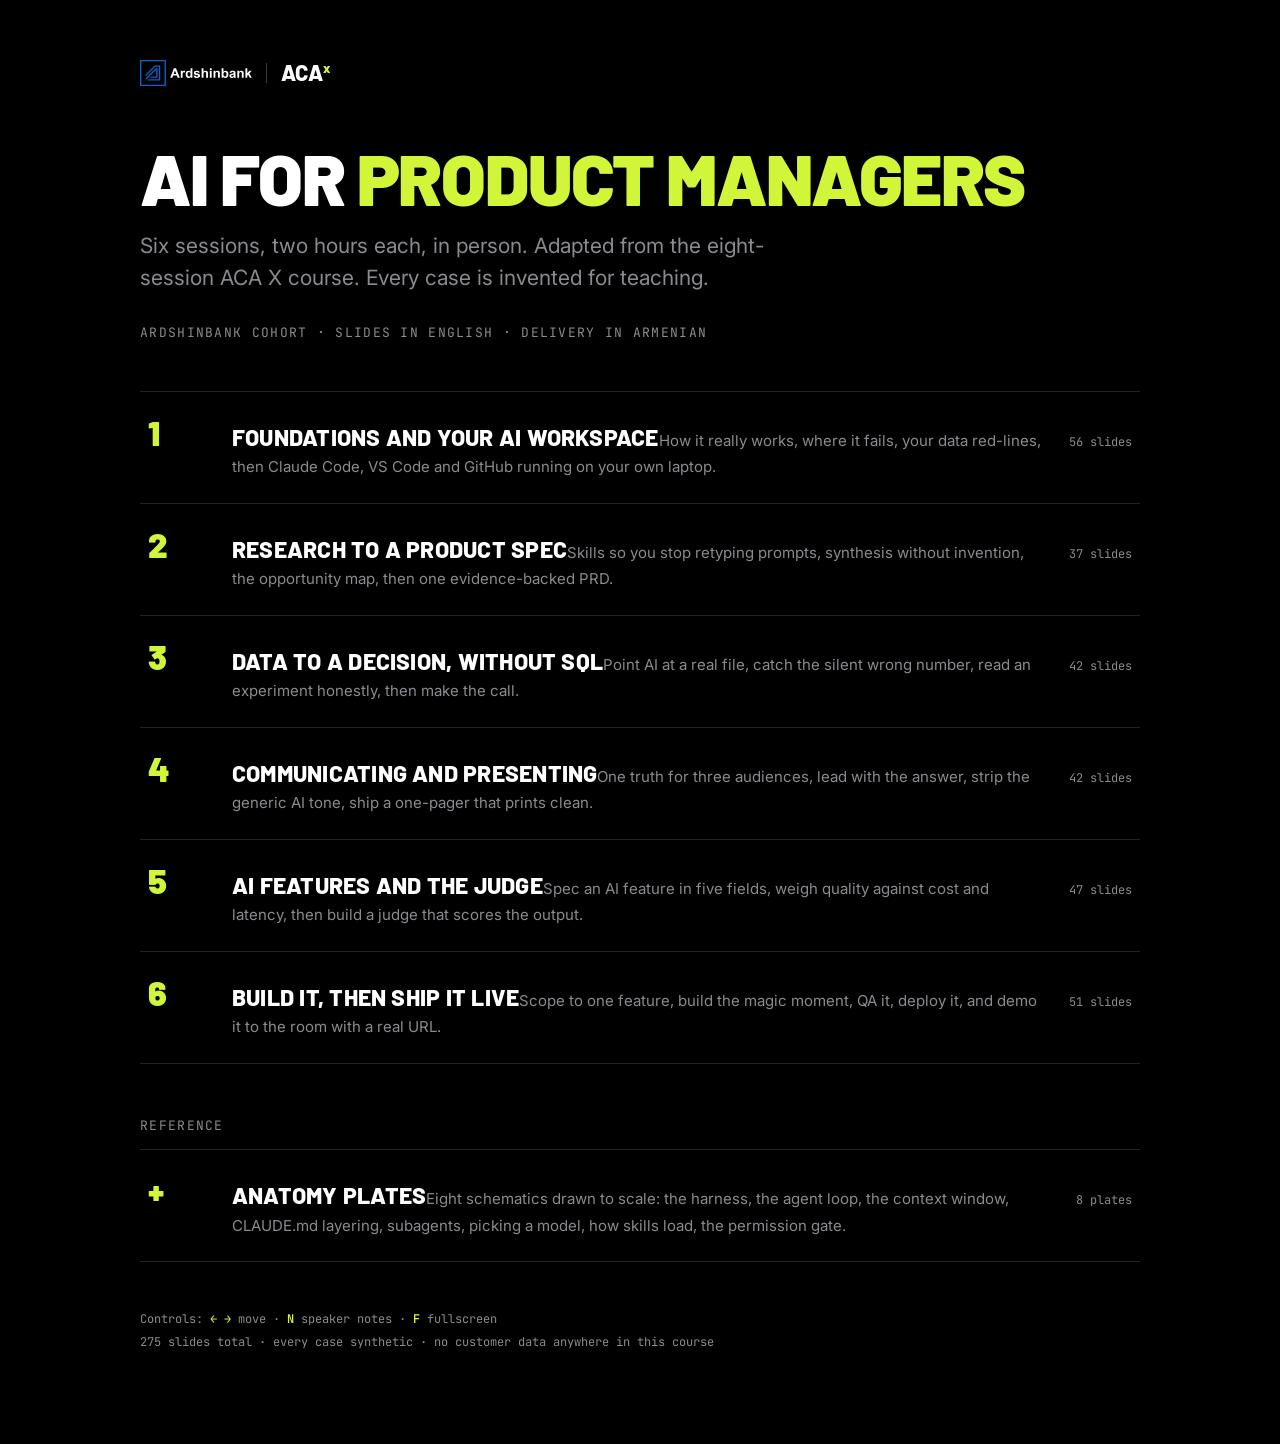
==== commit 73d40438: "Add the anatomy plates, and link them from the index Eight schematics that were only living in a Cla" ====
--- a/index.html
+++ b/index.html
@@ -44,6 +44,10 @@
 <a class="row" href="session-5/"><span class="n">5</span><span><span class="t">AI features and the judge</span><span class="d">Spec an AI feature in five fields, weigh quality against cost and latency, then build a judge that scores the output.</span></span><span class="c">47 slides</span></a>
 <a class="row" href="session-6/"><span class="n">6</span><span><span class="t">Build it, then ship it live</span><span class="d">Scope to one feature, build the magic moment, QA it, deploy it, and demo it to the room with a real URL.</span></span><span class="c">51 slides</span></a>
 </div>
+<div class="meta" style="margin-top:52px">Reference</div>
+<div class="list" style="margin-top:14px">
+<a class="row" href="figures/plates.html"><span class="n">&plus;</span><span><span class="t">Anatomy plates</span><span class="d">Eight schematics drawn to scale: the harness, the agent loop, the context window, CLAUDE.md layering, subagents, picking a model, how skills load, the permission gate.</span></span><span class="c">8 plates</span></a>
+</div>
 <div class="foot">
 Controls: <b>&larr; &rarr;</b> move &middot; <b>N</b> speaker notes &middot; <b>F</b> fullscreen<br>
 275 slides total &middot; every case synthetic &middot; no customer data anywhere in this course
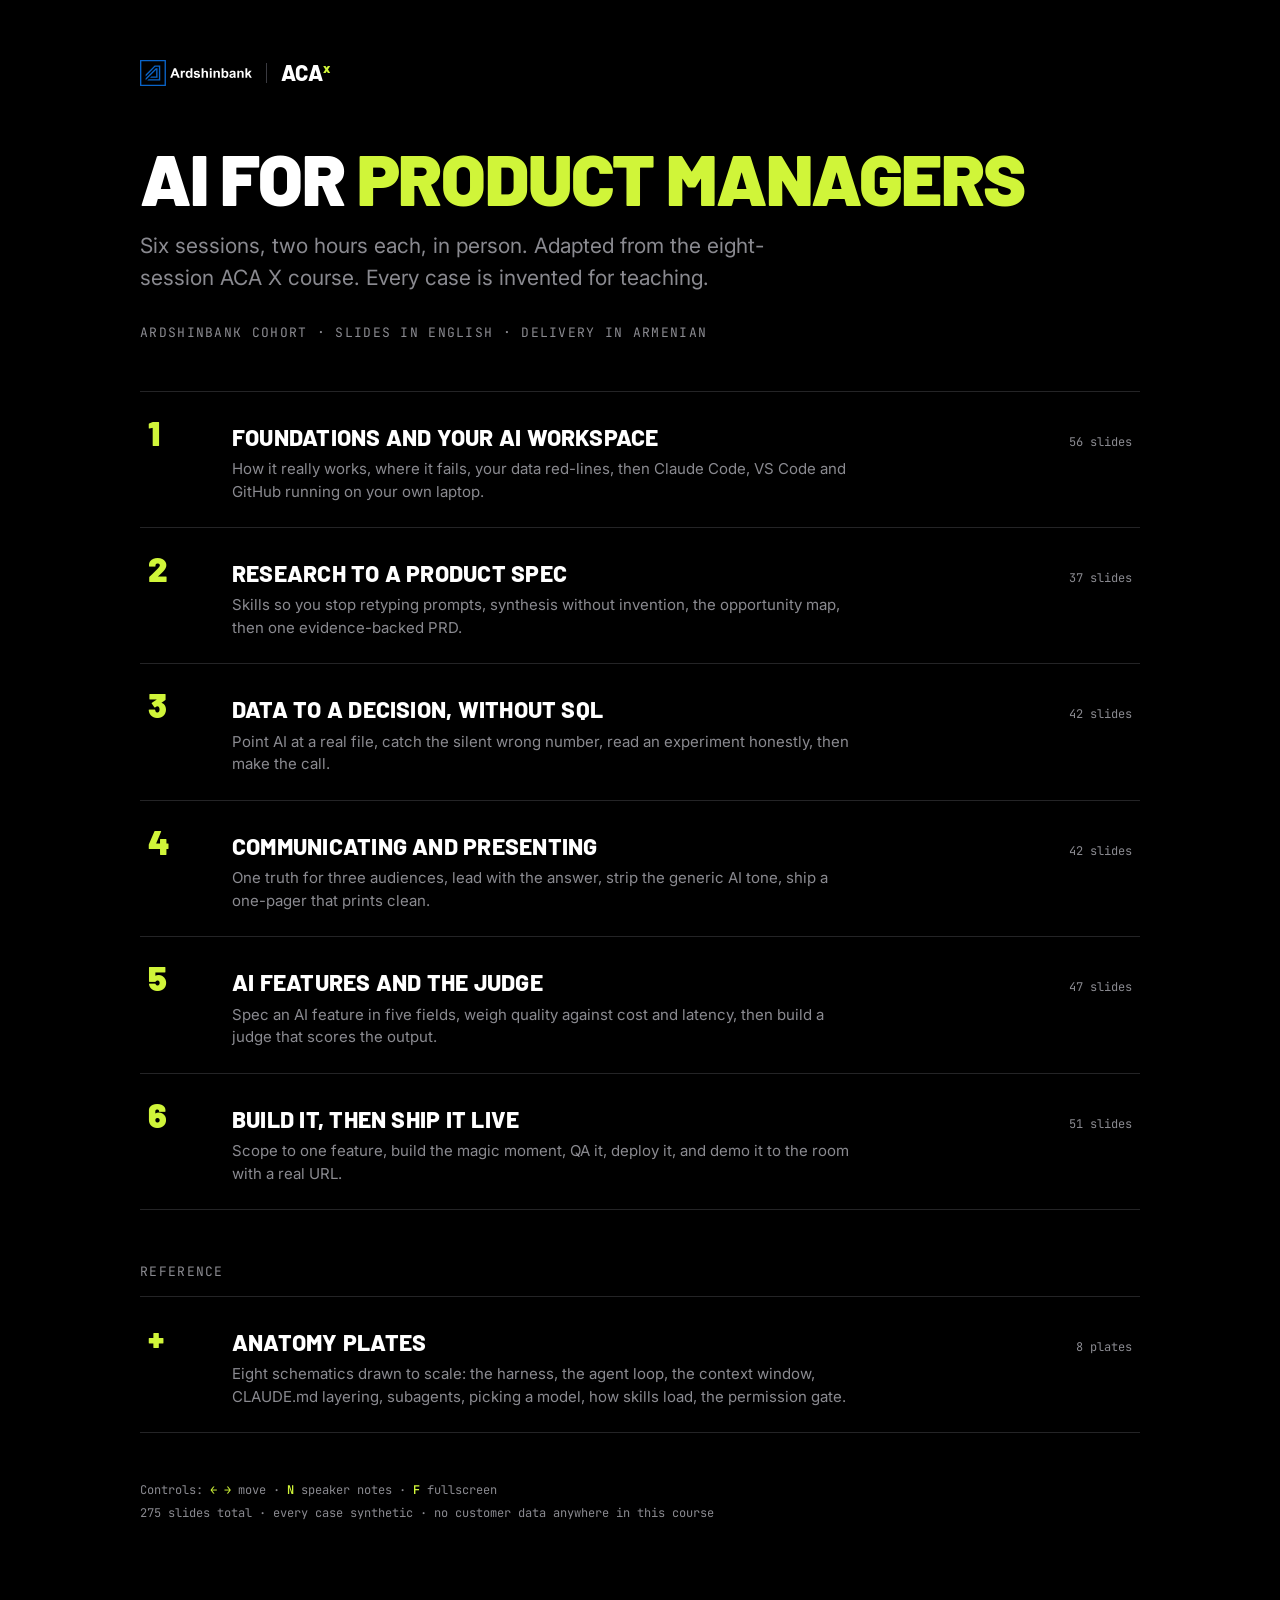
==== commit 839c4a9a: "Design pass: accessibility and house style Measured, not guessed: - 27 screenshots across 5 decks ha" ====
--- a/index.html
+++ b/index.html
@@ -19,13 +19,16 @@
 .sub{color:var(--muted);font-size:clamp(16px,1.8vw,21px);margin-top:18px;max-width:660px}
 .meta{font-family:var(--m);font-size:13px;color:var(--muted);letter-spacing:.1em;text-transform:uppercase;margin-top:30px}
 .list{margin-top:48px;border-top:1px solid var(--line)}
+a.row>span{display:block}
 a.row{display:grid;grid-template-columns:62px 1fr auto;gap:22px;align-items:baseline;padding:24px 8px;
- border-bottom:1px solid var(--line);text-decoration:none;color:inherit;transition:background .18s ease,padding .18s ease}
-a.row:hover{background:var(--surface);padding-left:16px}
+ border-bottom:1px solid var(--line);text-decoration:none;color:inherit;
+ transition:background .18s ease,transform .18s cubic-bezier(.23,1,.32,1)}
+a.row:hover{background:var(--surface);transform:translateX(8px)}
+@media(prefers-reduced-motion:reduce){a.row{transition:background .18s ease}a.row:hover{transform:none}}
 a.row:focus-visible{outline:2px solid var(--green);outline-offset:-2px}
 .n{font-family:var(--h);font-weight:900;font-size:34px;color:var(--green);line-height:1}
-.t{font-family:var(--h);font-weight:800;text-transform:uppercase;font-size:clamp(17px,2vw,23px);letter-spacing:.01em}
-.d{color:var(--muted);font-size:15px;margin-top:6px;max-width:620px}
+.t{display:block;font-family:var(--h);font-weight:800;text-transform:uppercase;font-size:clamp(17px,2vw,23px);letter-spacing:.01em;line-height:1.15}
+.d{display:block;color:var(--muted);font-size:15px;line-height:1.5;margin-top:8px;max-width:620px}
 .c{font-family:var(--m);font-size:12px;color:var(--muted);white-space:nowrap}
 a.row:hover .c{color:var(--green)}
 .foot{margin-top:46px;font-family:var(--m);font-size:12px;color:var(--muted);line-height:1.9}
